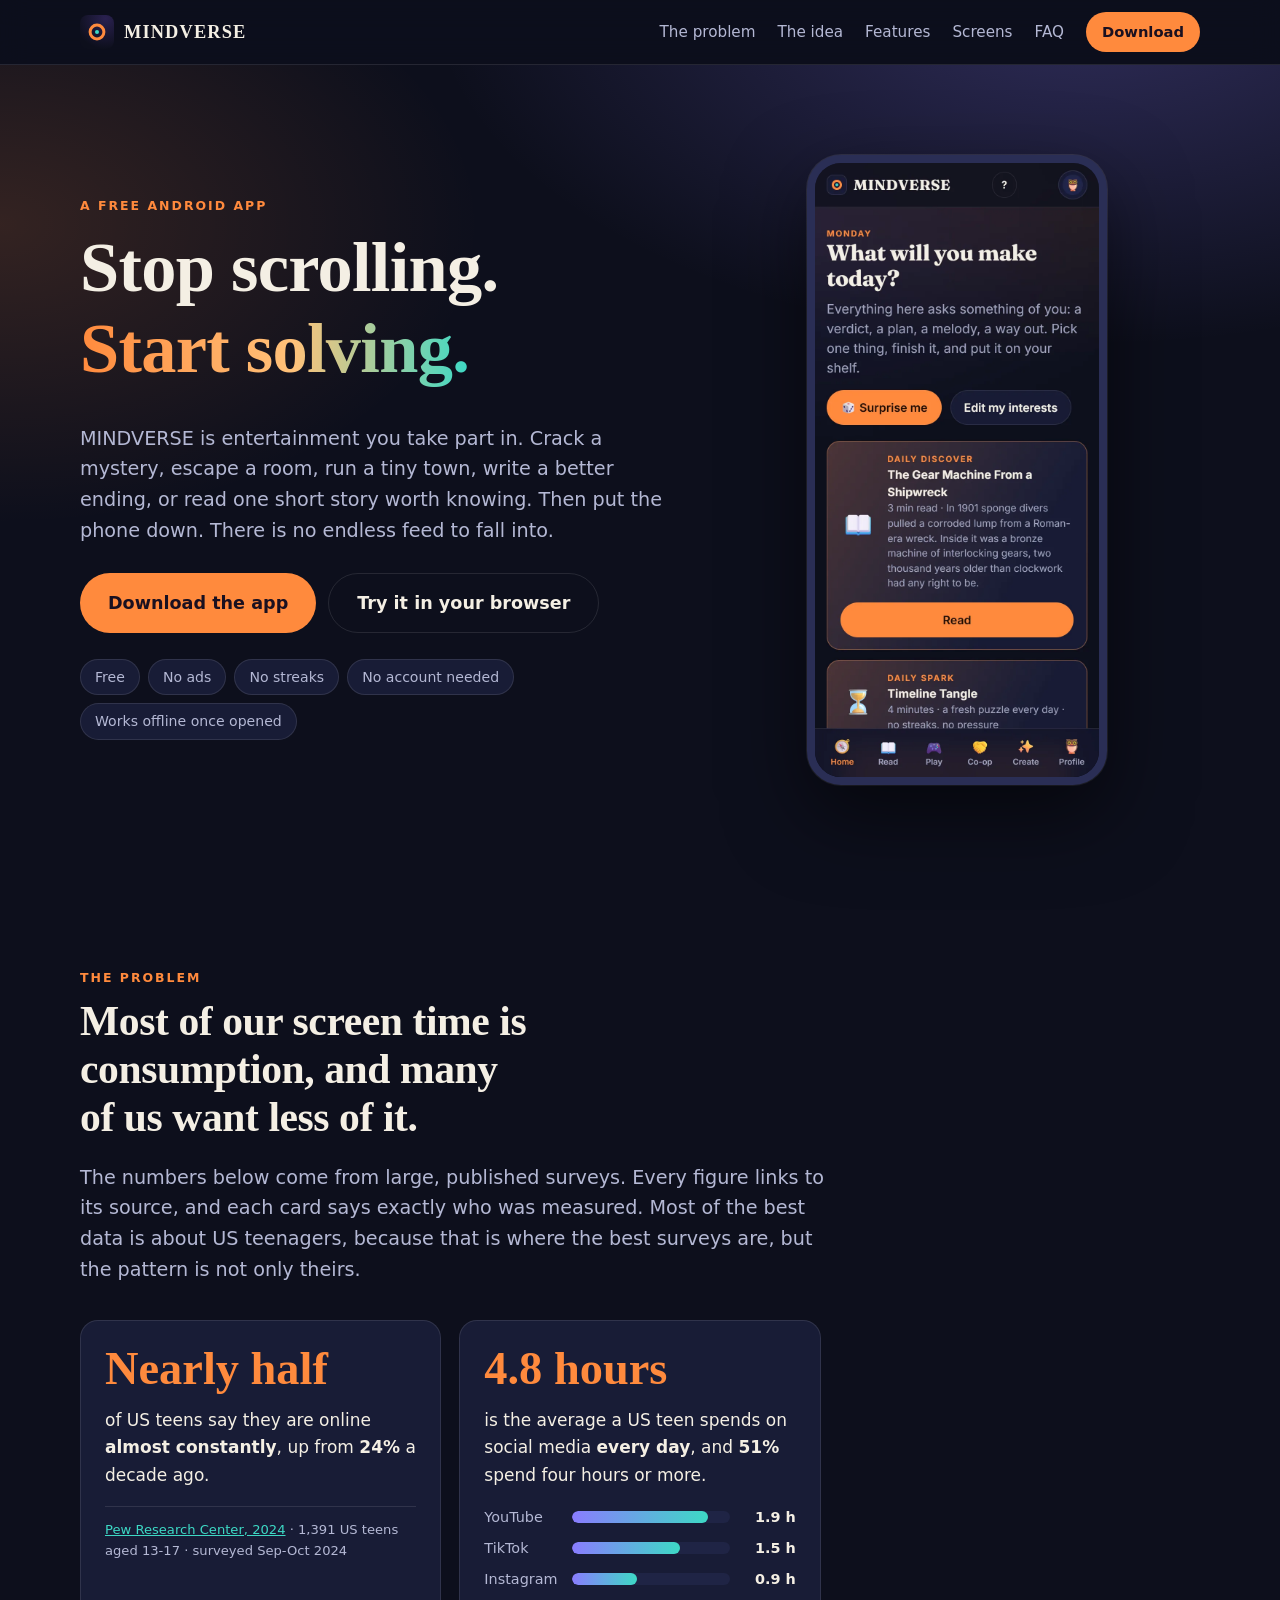
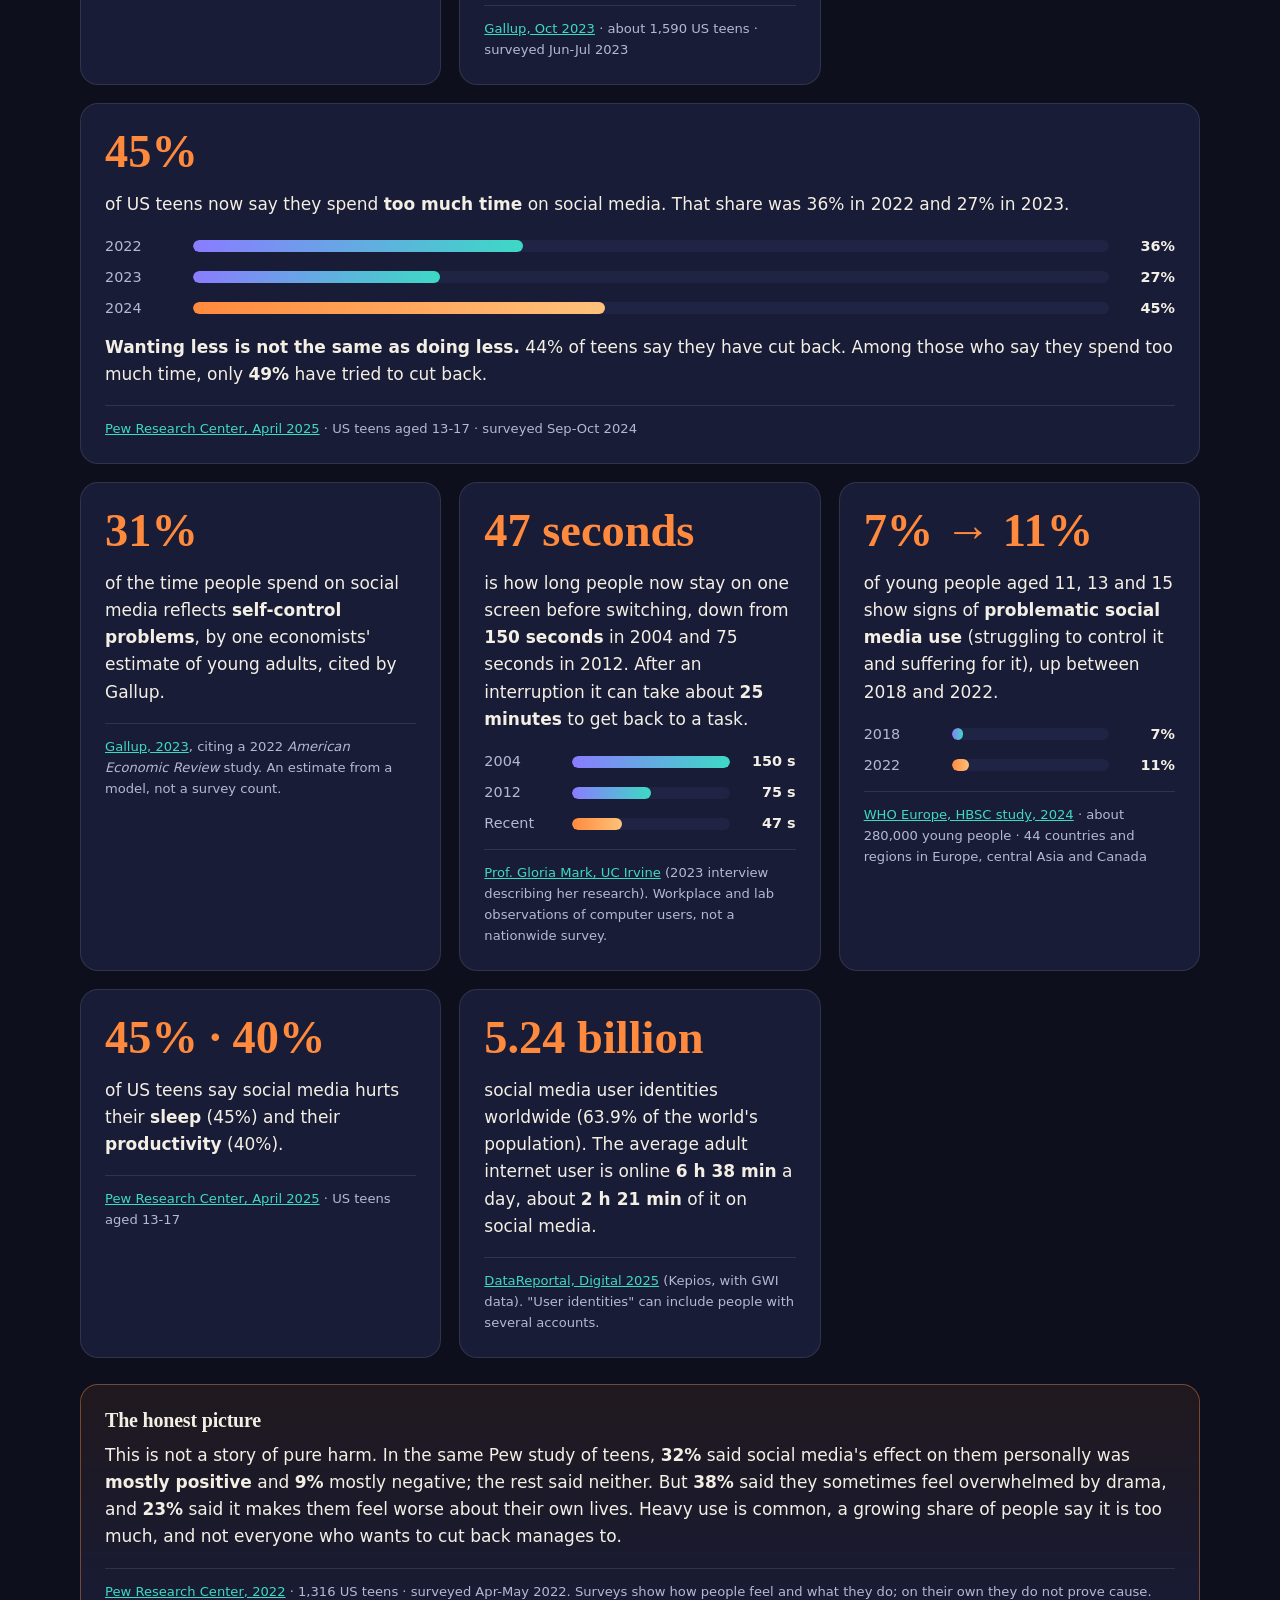
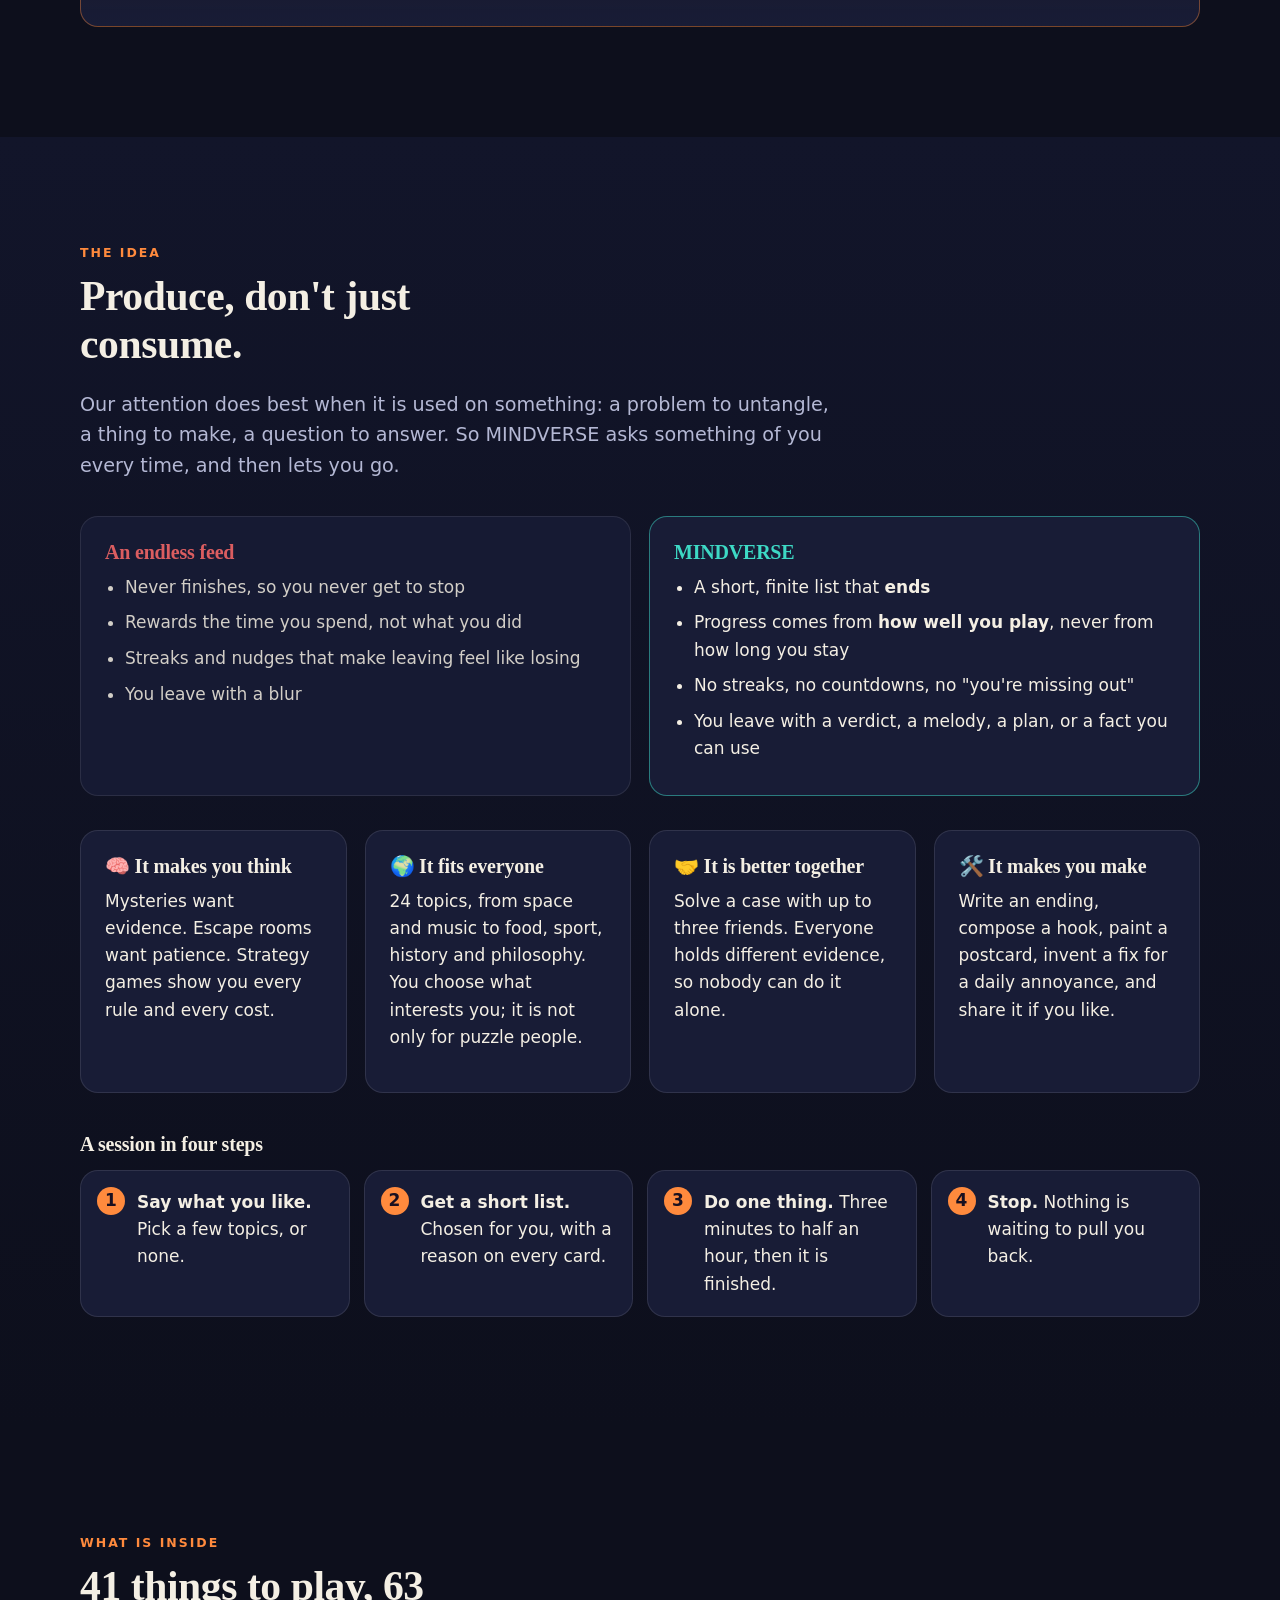
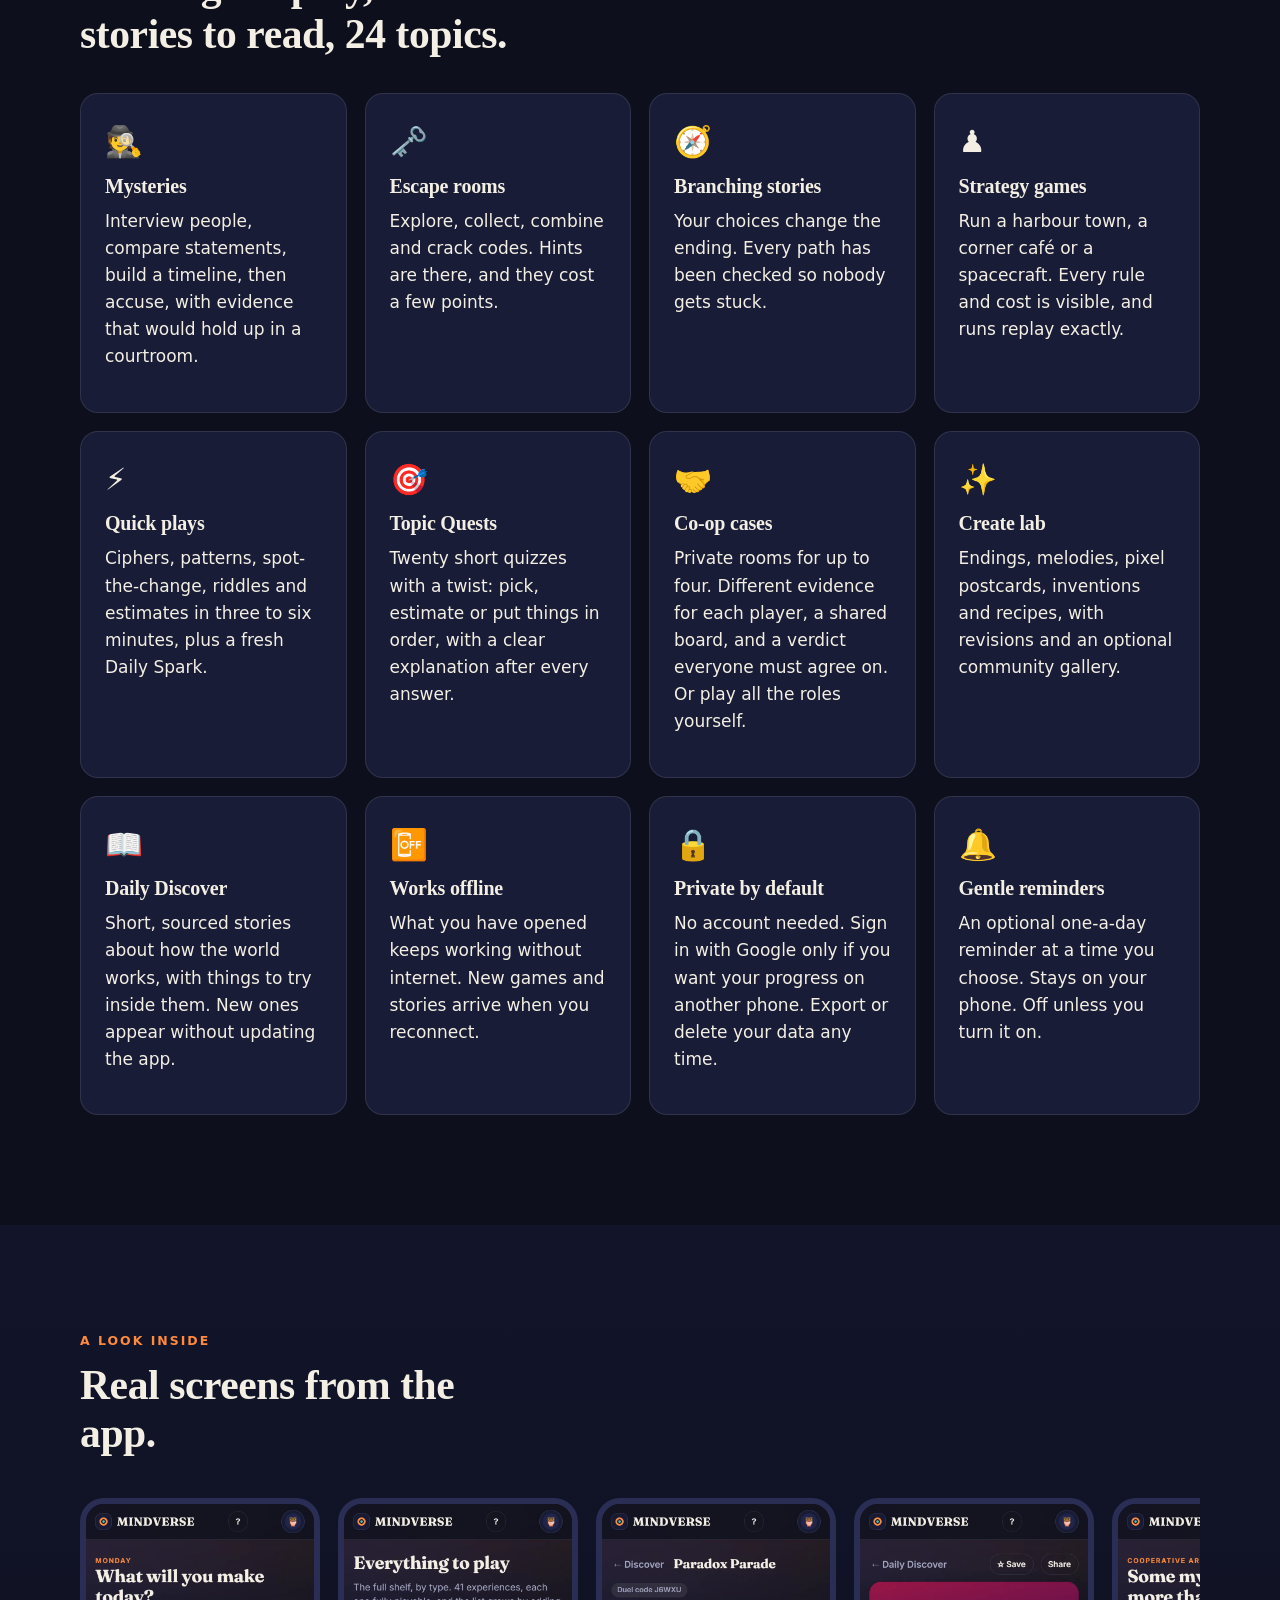
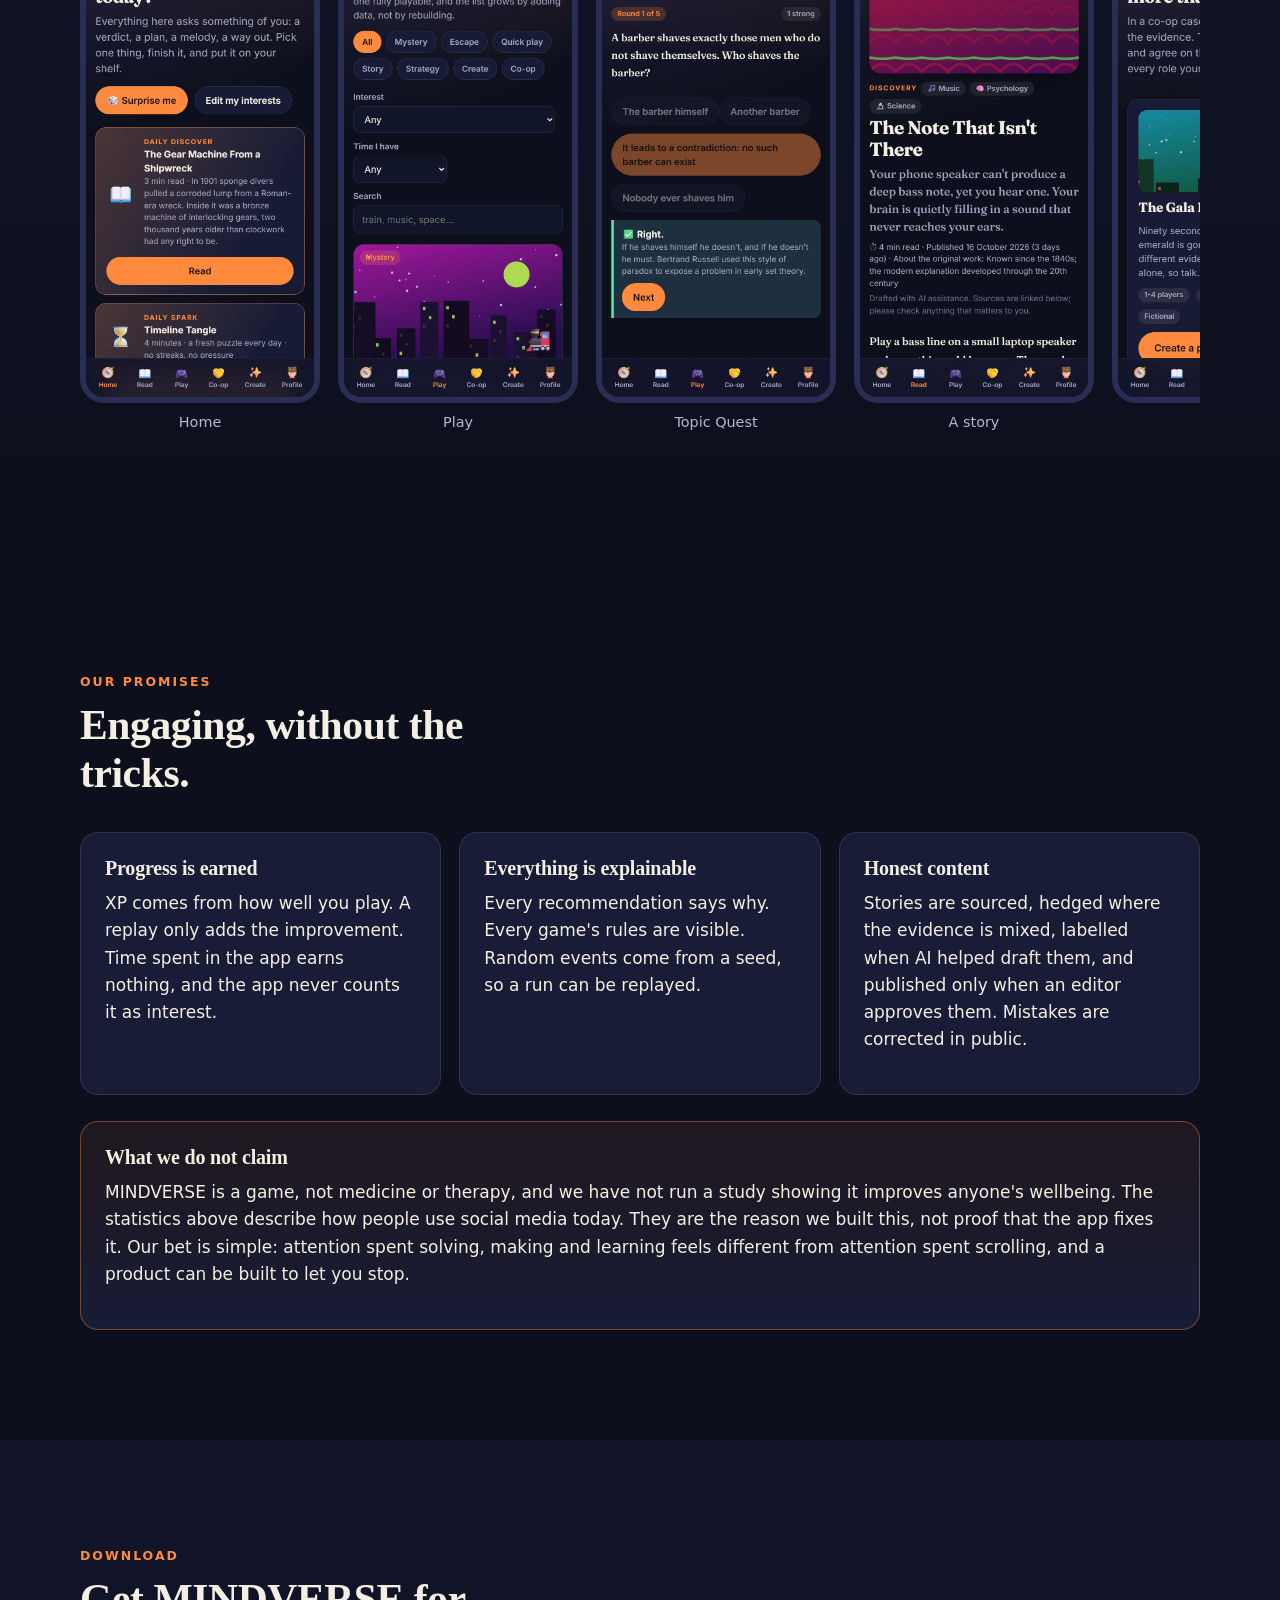
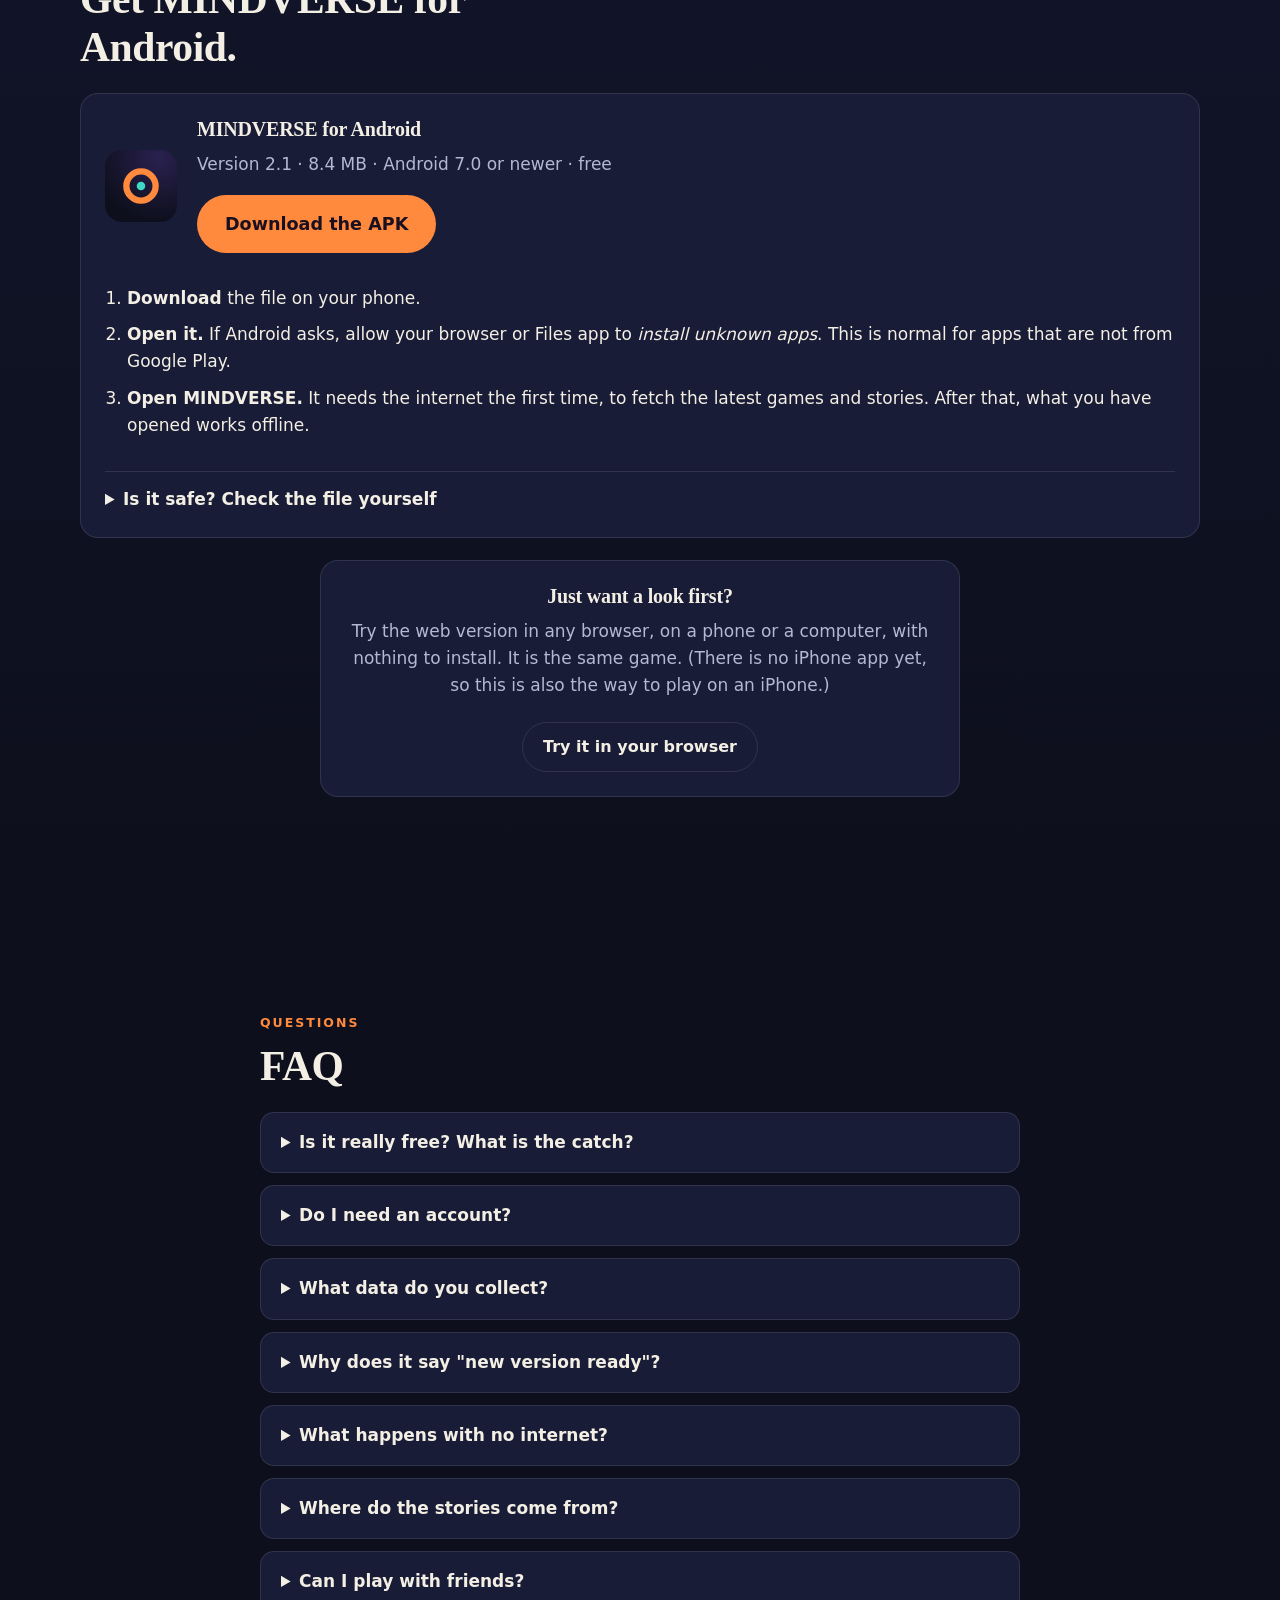
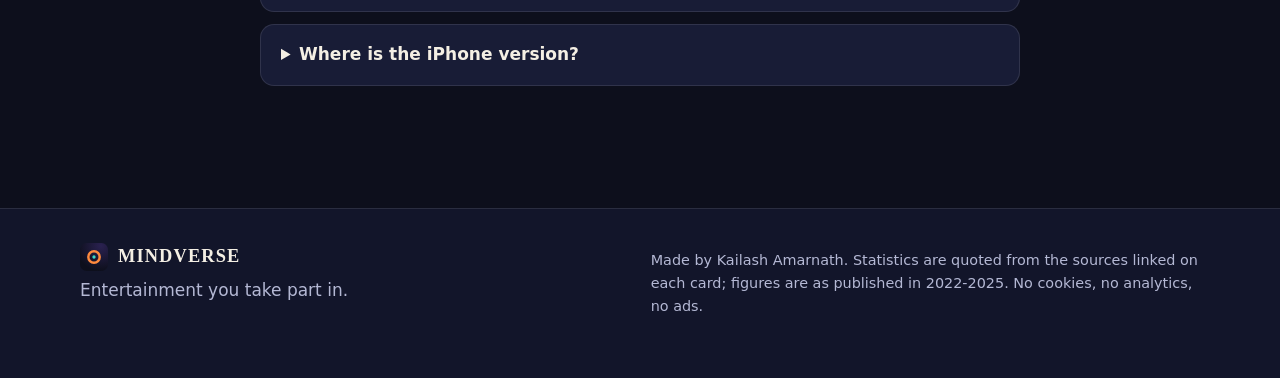
==== index.html @ 775e752c "Mindverse update" ====
<!doctype html>
<html lang="en" class="no-js">
<head>
<meta charset="utf-8" />
<meta name="viewport" content="width=device-width, initial-scale=1, viewport-fit=cover" />
<title>MINDVERSE: entertainment you take part in</title>
<meta name="description" content="MINDVERSE is a free Android app of mysteries, escape rooms, strategy games, quick puzzles, creative challenges and short sourced stories. No endless feed, no streaks, no ads. Play, solve, make." />
<meta name="theme-color" content="#0e1020" />
<link rel="canonical" href="https://kailashamarnath.me/mindverse/" />
<link rel="icon" type="image/svg+xml" href="assets/favicon.svg" />
<meta property="og:type" content="website" />
<meta property="og:title" content="MINDVERSE: stop scrolling, start solving" />
<meta property="og:description" content="Free Android app: mysteries, escape rooms, strategy, puzzles, creative challenges and short stories. No endless feed, no streaks, no ads." />
<meta property="og:url" content="https://kailashamarnath.me/mindverse/" />
<meta property="og:image" content="https://kailashamarnath.me/mindverse/assets/og.png" />
<meta name="twitter:card" content="summary_large_image" />
<link rel="stylesheet" href="styles.css" />
</head>
<body>
<a class="skip" href="#main">Skip to content</a>

<header class="nav" id="top">
  <div class="wrap nav-in">
    <a class="brand" href="#top" aria-label="MINDVERSE home"><img src="assets/logo.svg" width="34" height="34" alt="" /><span>MINDVERSE</span></a>
    <button class="menu-btn" aria-expanded="false" aria-controls="menu" aria-label="Open menu"><span></span><span></span><span></span></button>
    <nav id="menu" class="menu" aria-label="Sections">
      <a href="#problem">The problem</a>
      <a href="#idea">The idea</a>
      <a href="#features">Features</a>
      <a href="#screens">Screens</a>
      <a href="#faq">FAQ</a>
      <a class="btn small" href="#download">Download</a>
    </nav>
  </div>
</header>

<main id="main">

<!-- HERO -->
<section class="hero">
  <div class="wrap hero-grid">
    <div class="hero-copy">
      <p class="eyebrow">A free Android app</p>
      <h1>Stop scrolling.<br /><span class="grad">Start solving.</span></h1>
      <p class="lead">MINDVERSE is entertainment you take part in. Crack a mystery, escape a room, run a tiny town, write a better ending, or read one short story worth knowing. Then put the phone down. There is no endless feed to fall into.</p>
      <div class="cta-row">
        <a class="btn big" href="#download">Download the app</a>
        <a class="btn big ghost" href="https://mindverse-184ed.web.app" rel="noopener">Try it in your browser</a>
      </div>
      <ul class="chips" aria-label="Highlights">
        <li>Free</li><li>No ads</li><li>No streaks</li><li>No account needed</li><li>Works offline once opened</li>
      </ul>
    </div>
    <div class="hero-shot">
      <img class="phone" src="assets/shots/home.webp" width="390" height="844" alt="The MINDVERSE home screen: a short, finite list of things to play and read." />
    </div>
  </div>
</section>

<!-- PROBLEM -->
<section id="problem" class="section">
  <div class="wrap">
    <p class="eyebrow">The problem</p>
    <h2>Most of our screen time is consumption, and many of us want less of it.</h2>
    <p class="lead narrow">The numbers below come from large, published surveys. Every figure links to its source, and each card says exactly who was measured. Most of the best data is about US teenagers, because that is where the best surveys are, but the pattern is not only theirs.</p>

    <div class="grid stats">
      <article class="card stat" data-reveal>
        <p class="big">Nearly half</p>
        <p>of US teens say they are online <b>almost constantly</b>, up from <b>24%</b> a decade ago.</p>
        <p class="src"><a href="https://www.pewresearch.org/internet/2024/12/12/teens-social-media-and-technology-2024/" rel="noopener">Pew Research Center, 2024</a> · 1,391 US teens aged 13-17 · surveyed Sep-Oct 2024</p>
      </article>

      <article class="card stat" data-reveal>
        <p class="big">4.8 hours</p>
        <p>is the average a US teen spends on social media <b>every day</b>, and <b>51%</b> spend four hours or more.</p>
        <div class="bars" role="img" aria-label="Average hours per day by platform: YouTube 1.9, TikTok 1.5, Instagram 0.9">
          <div class="bar-row"><span>YouTube</span><div class="track"><i style="--v:1.9"></i></div><b>1.9 h</b></div>
          <div class="bar-row"><span>TikTok</span><div class="track"><i style="--v:1.5"></i></div><b>1.5 h</b></div>
          <div class="bar-row"><span>Instagram</span><div class="track"><i style="--v:0.9"></i></div><b>0.9 h</b></div>
        </div>
        <p class="src"><a href="https://news.gallup.com/poll/512576/teens-spend-average-hours-social-media-per-day.aspx" rel="noopener">Gallup, Oct 2023</a> · about 1,590 US teens · surveyed Jun-Jul 2023</p>
      </article>

      <article class="card stat wide" data-reveal>
        <p class="big">45%</p>
        <p>of US teens now say they spend <b>too much time</b> on social media. That share was 36% in 2022 and 27% in 2023.</p>
        <div class="bars" role="img" aria-label="Share of US teens saying they spend too much time on social media: 2022 36 percent, 2023 27 percent, 2024 45 percent">
          <div class="bar-row"><span>2022</span><div class="track"><i style="--p:36"></i></div><b>36%</b></div>
          <div class="bar-row"><span>2023</span><div class="track"><i style="--p:27"></i></div><b>27%</b></div>
          <div class="bar-row"><span>2024</span><div class="track hot"><i style="--p:45"></i></div><b>45%</b></div>
        </div>
        <p><b>Wanting less is not the same as doing less.</b> 44% of teens say they have cut back. Among those who say they spend too much time, only <b>49%</b> have tried to cut back.</p>
        <p class="src"><a href="https://www.pewresearch.org/internet/2025/04/22/teens-social-media-and-mental-health/" rel="noopener">Pew Research Center, April 2025</a> · US teens aged 13-17 · surveyed Sep-Oct 2024</p>
      </article>

      <article class="card stat" data-reveal>
        <p class="big">31%</p>
        <p>of the time people spend on social media reflects <b>self-control problems</b>, by one economists' estimate of young adults, cited by Gallup.</p>
        <p class="src"><a href="https://news.gallup.com/poll/512576/teens-spend-average-hours-social-media-per-day.aspx" rel="noopener">Gallup, 2023</a>, citing a 2022 <i>American Economic Review</i> study. An estimate from a model, not a survey count.</p>
      </article>

      <article class="card stat" data-reveal>
        <p class="big">47 seconds</p>
        <p>is how long people now stay on one screen before switching, down from <b>150 seconds</b> in 2004 and 75 seconds in 2012. After an interruption it can take about <b>25 minutes</b> to get back to a task.</p>
        <div class="bars" role="img" aria-label="Seconds on a screen before switching: 2004 150, 2012 75, recent 47">
          <div class="bar-row"><span>2004</span><div class="track"><i style="--p:100"></i></div><b>150 s</b></div>
          <div class="bar-row"><span>2012</span><div class="track"><i style="--p:50"></i></div><b>75 s</b></div>
          <div class="bar-row"><span>Recent</span><div class="track hot"><i style="--p:31.3"></i></div><b>47 s</b></div>
        </div>
        <p class="src"><a href="https://news.uci.edu/2023/05/05/uci-podcast-if-you-cant-pay-attention-youre-not-alone/" rel="noopener">Prof. Gloria Mark, UC Irvine</a> (2023 interview describing her research). Workplace and lab observations of computer users, not a nationwide survey.</p>
      </article>

      <article class="card stat" data-reveal>
        <p class="big">7% → 11%</p>
        <p>of young people aged 11, 13 and 15 show signs of <b>problematic social media use</b> (struggling to control it and suffering for it), up between 2018 and 2022.</p>
        <div class="bars" role="img" aria-label="Problematic social media use among adolescents: 2018 7 percent, 2022 11 percent">
          <div class="bar-row"><span>2018</span><div class="track"><i style="--p:7"></i></div><b>7%</b></div>
          <div class="bar-row"><span>2022</span><div class="track hot"><i style="--p:11"></i></div><b>11%</b></div>
        </div>
        <p class="src"><a href="https://www.who.int/europe/news/item/25-09-2024-teens--screens-and-mental-health" rel="noopener">WHO Europe, HBSC study, 2024</a> · about 280,000 young people · 44 countries and regions in Europe, central Asia and Canada</p>
      </article>

      <article class="card stat" data-reveal>
        <p class="big">45% · 40%</p>
        <p>of US teens say social media hurts their <b>sleep</b> (45%) and their <b>productivity</b> (40%).</p>
        <p class="src"><a href="https://www.pewresearch.org/internet/2025/04/22/teens-social-media-and-mental-health/" rel="noopener">Pew Research Center, April 2025</a> · US teens aged 13-17</p>
      </article>

      <article class="card stat" data-reveal>
        <p class="big">5.24 billion</p>
        <p>social media user identities worldwide (63.9% of the world's population). The average adult internet user is online <b>6 h 38 min</b> a day, about <b>2 h 21 min</b> of it on social media.</p>
        <p class="src"><a href="https://datareportal.com/reports/digital-2025-global-overview-report" rel="noopener">DataReportal, Digital 2025</a> (Kepios, with GWI data). "User identities" can include people with several accounts.</p>
      </article>
    </div>

    <aside class="card honest" data-reveal>
      <h3>The honest picture</h3>
      <p>This is not a story of pure harm. In the same Pew study of teens, <b>32%</b> said social media's effect on them personally was <b>mostly positive</b> and <b>9%</b> mostly negative; the rest said neither. But <b>38%</b> said they sometimes feel overwhelmed by drama, and <b>23%</b> said it makes them feel worse about their own lives. Heavy use is common, a growing share of people say it is too much, and not everyone who wants to cut back manages to.</p>
      <p class="src"><a href="https://www.pewresearch.org/internet/2022/11/16/connection-creativity-and-drama-teen-life-on-social-media-in-2022/" rel="noopener">Pew Research Center, 2022</a> · 1,316 US teens · surveyed Apr-May 2022. Surveys show how people feel and what they do; on their own they do not prove cause.</p>
    </aside>
  </div>
</section>

<!-- IDEA -->
<section id="idea" class="section alt">
  <div class="wrap">
    <p class="eyebrow">The idea</p>
    <h2>Produce, don't just consume.</h2>
    <p class="lead narrow">Our attention does best when it is used on something: a problem to untangle, a thing to make, a question to answer. So MINDVERSE asks something of you every time, and then lets you go.</p>

    <div class="compare">
      <div class="card col bad">
        <h3>An endless feed</h3>
        <ul>
          <li>Never finishes, so you never get to stop</li>
          <li>Rewards the time you spend, not what you did</li>
          <li>Streaks and nudges that make leaving feel like losing</li>
          <li>You leave with a blur</li>
        </ul>
      </div>
      <div class="card col good">
        <h3>MINDVERSE</h3>
        <ul>
          <li>A short, finite list that <b>ends</b></li>
          <li>Progress comes from <b>how well you play</b>, never from how long you stay</li>
          <li>No streaks, no countdowns, no "you're missing out"</li>
          <li>You leave with a verdict, a melody, a plan, or a fact you can use</li>
        </ul>
      </div>
    </div>

    <div class="grid four pillars">
      <article class="card" data-reveal><h3>🧠 It makes you think</h3><p>Mysteries want evidence. Escape rooms want patience. Strategy games show you every rule and every cost.</p></article>
      <article class="card" data-reveal><h3>🌍 It fits everyone</h3><p>24 topics, from space and music to food, sport, history and philosophy. You choose what interests you; it is not only for puzzle people.</p></article>
      <article class="card" data-reveal><h3>🤝 It is better together</h3><p>Solve a case with up to three friends. Everyone holds different evidence, so nobody can do it alone.</p></article>
      <article class="card" data-reveal><h3>🛠️ It makes you make</h3><p>Write an ending, compose a hook, paint a postcard, invent a fix for a daily annoyance, and share it if you like.</p></article>
    </div>

    <div class="how" aria-label="How a session works">
      <h3>A session in four steps</h3>
      <ol class="steps">
        <li><b>Say what you like.</b> Pick a few topics, or none.</li>
        <li><b>Get a short list.</b> Chosen for you, with a reason on every card.</li>
        <li><b>Do one thing.</b> Three minutes to half an hour, then it is finished.</li>
        <li><b>Stop.</b> Nothing is waiting to pull you back.</li>
      </ol>
    </div>
  </div>
</section>

<!-- FEATURES -->
<section id="features" class="section">
  <div class="wrap">
    <p class="eyebrow">What is inside</p>
    <h2>41 things to play, 63 stories to read, 24 topics.</h2>
    <div class="grid features">
      <article class="card feat" data-reveal><span class="ico">🕵️</span><h3>Mysteries</h3><p>Interview people, compare statements, build a timeline, then accuse, with evidence that would hold up in a courtroom.</p></article>
      <article class="card feat" data-reveal><span class="ico">🗝️</span><h3>Escape rooms</h3><p>Explore, collect, combine and crack codes. Hints are there, and they cost a few points.</p></article>
      <article class="card feat" data-reveal><span class="ico">🧭</span><h3>Branching stories</h3><p>Your choices change the ending. Every path has been checked so nobody gets stuck.</p></article>
      <article class="card feat" data-reveal><span class="ico">♟️</span><h3>Strategy games</h3><p>Run a harbour town, a corner café or a spacecraft. Every rule and cost is visible, and runs replay exactly.</p></article>
      <article class="card feat" data-reveal><span class="ico">⚡</span><h3>Quick plays</h3><p>Ciphers, patterns, spot-the-change, riddles and estimates in three to six minutes, plus a fresh Daily Spark.</p></article>
      <article class="card feat" data-reveal><span class="ico">🎯</span><h3>Topic Quests</h3><p>Twenty short quizzes with a twist: pick, estimate or put things in order, with a clear explanation after every answer.</p></article>
      <article class="card feat" data-reveal><span class="ico">🤝</span><h3>Co-op cases</h3><p>Private rooms for up to four. Different evidence for each player, a shared board, and a verdict everyone must agree on. Or play all the roles yourself.</p></article>
      <article class="card feat" data-reveal><span class="ico">✨</span><h3>Create lab</h3><p>Endings, melodies, pixel postcards, inventions and recipes, with revisions and an optional community gallery.</p></article>
      <article class="card feat" data-reveal><span class="ico">📖</span><h3>Daily Discover</h3><p>Short, sourced stories about how the world works, with things to try inside them. New ones appear without updating the app.</p></article>
      <article class="card feat" data-reveal><span class="ico">📴</span><h3>Works offline</h3><p>What you have opened keeps working without internet. New games and stories arrive when you reconnect.</p></article>
      <article class="card feat" data-reveal><span class="ico">🔒</span><h3>Private by default</h3><p>No account needed. Sign in with Google only if you want your progress on another phone. Export or delete your data any time.</p></article>
      <article class="card feat" data-reveal><span class="ico">🔔</span><h3>Gentle reminders</h3><p>An optional one-a-day reminder at a time you choose. Stays on your phone. Off unless you turn it on.</p></article>
    </div>
  </div>
</section>

<!-- SCREENS -->
<section id="screens" class="section alt">
  <div class="wrap">
    <p class="eyebrow">A look inside</p>
    <h2>Real screens from the app.</h2>
    <div class="shots" tabindex="0" aria-label="App screenshots, scroll sideways">
      <figure><img loading="lazy" src="assets/shots/home.webp" width="390" height="844" alt="Home: a short list chosen for you, with a daily puzzle." /><figcaption>Home</figcaption></figure>
      <figure><img loading="lazy" src="assets/shots/play.webp" width="390" height="844" alt="Play: every game, filterable by type, topic and length." /><figcaption>Play</figcaption></figure>
      <figure><img loading="lazy" src="assets/shots/quest.webp" width="390" height="844" alt="A Topic Quest question with an explanation after the answer." /><figcaption>Topic Quest</figcaption></figure>
      <figure><img loading="lazy" src="assets/shots/story.webp" width="390" height="844" alt="A short story with a source list and interactive parts." /><figcaption>A story</figcaption></figure>
      <figure><img loading="lazy" src="assets/shots/coop.webp" width="390" height="844" alt="Co-op: start a private room for up to four people." /><figcaption>Co-op</figcaption></figure>
      <figure><img loading="lazy" src="assets/shots/create.webp" width="390" height="844" alt="Create lab: tools to make an ending, melody, postcard, invention or recipe." /><figcaption>Create</figcaption></figure>
      <figure><img loading="lazy" src="assets/shots/profile.webp" width="390" height="844" alt="Profile: skills grow from what you actually did." /><figcaption>Profile</figcaption></figure>
    </div>
  </div>
</section>

<!-- PROMISE -->
<section id="promise" class="section">
  <div class="wrap">
    <p class="eyebrow">Our promises</p>
    <h2>Engaging, without the tricks.</h2>
    <div class="grid three">
      <article class="card" data-reveal><h3>Progress is earned</h3><p>XP comes from how well you play. A replay only adds the improvement. Time spent in the app earns nothing, and the app never counts it as interest.</p></article>
      <article class="card" data-reveal><h3>Everything is explainable</h3><p>Every recommendation says why. Every game's rules are visible. Random events come from a seed, so a run can be replayed.</p></article>
      <article class="card" data-reveal><h3>Honest content</h3><p>Stories are sourced, hedged where the evidence is mixed, labelled when AI helped draft them, and published only when an editor approves them. Mistakes are corrected in public.</p></article>
    </div>
    <aside class="card honest" data-reveal>
      <h3>What we do not claim</h3>
      <p>MINDVERSE is a game, not medicine or therapy, and we have not run a study showing it improves anyone's wellbeing. The statistics above describe how people use social media today. They are the reason we built this, not proof that the app fixes it. Our bet is simple: attention spent solving, making and learning feels different from attention spent scrolling, and a product can be built to let you stop.</p>
    </aside>
  </div>
</section>

<!-- DOWNLOAD -->
<section id="download" class="section alt">
  <div class="wrap">
    <p class="eyebrow">Download</p>
    <h2>Get MINDVERSE for Android.</h2>
    <div class="dl card">
      <div class="dl-main">
        <img src="assets/logo.svg" width="72" height="72" alt="" />
        <div>
          <h3>MINDVERSE for Android</h3>
          <p class="muted">Version 2.1 · 8.4 MB · Android 7.0 or newer · free</p>
          <a class="btn big" href="downloads/MINDVERSE.apk" download>Download the APK</a>
        </div>
      </div>
      <ol class="install">
        <li><b>Download</b> the file on your phone.</li>
        <li><b>Open it.</b> If Android asks, allow your browser or Files app to <i>install unknown apps</i>. This is normal for apps that are not from Google Play.</li>
        <li><b>Open MINDVERSE.</b> It needs the internet the first time, to fetch the latest games and stories. After that, what you have opened works offline.</li>
      </ol>
      <details>
        <summary>Is it safe? Check the file yourself</summary>
        <p>This is an early build signed with a developer key and is not yet on Google Play, so Android or Play Protect may show a warning. You can check that your download is the same file we published by comparing its SHA-256 fingerprint:</p>
        <p><code id="sha">5DF7E9025813C493A7E46DFCF143FA26DE21BBB50C9ECDE8DDB520866511F9DF</code> <button class="btn small ghost" id="copy-sha" type="button">Copy</button></p>
        <p class="muted">On Windows: <code>certutil -hashfile MINDVERSE.apk SHA256</code>. The app asks only for internet access, plus notification and alarm permission that is used only if you turn the optional daily reminder on.</p>
      </details>
    </div>
    <div class="try card center">
      <h3>Just want a look first?</h3>
      <p class="muted">Try the web version in any browser, on a phone or a computer, with nothing to install. It is the same game. (There is no iPhone app yet, so this is also the way to play on an iPhone.)</p>
      <a class="btn ghost" href="https://mindverse-184ed.web.app" rel="noopener">Try it in your browser</a>
    </div>
  </div>
</section>

<!-- FAQ -->
<section id="faq" class="section">
  <div class="wrap narrow">
    <p class="eyebrow">Questions</p>
    <h2>FAQ</h2>
    <details class="faq"><summary>Is it really free? What is the catch?</summary><p>It is free, with no ads and nothing to buy. It runs on a free hosting tier, so there is a limit to how many people can use it at the same moment, and it is a personal project rather than a company.</p></details>
    <details class="faq"><summary>Do I need an account?</summary><p>No. Everything works on your own phone. An optional Google sign-in saves your progress, creations and bookmarks so they follow you to another device.</p></details>
    <details class="faq"><summary>What data do you collect?</summary><p>None for advertising and no tracking of how long you look at the screen. If you sign in, your profile, progress and creations are stored in your account so they can sync, and you can export or delete them in the app. This website uses no cookies and no analytics.</p></details>
    <details class="faq"><summary>Why does it say "new version ready"?</summary><p>The app loads the latest games and stories from our servers. When an update is waiting, a small bar offers a <b>Reload</b>, and you choose when, so a game in progress is never interrupted.</p></details>
    <details class="faq"><summary>What happens with no internet?</summary><p>Games and stories you have already opened keep working. New games and new stories appear once you reconnect.</p></details>
    <details class="faq"><summary>Where do the stories come from?</summary><p>They are written with AI assistance and labelled as such, each links to its sources, and they go live only when an editor approves them. They are not expert fact-checked, so check the sources for anything important.</p></details>
    <details class="faq"><summary>Can I play with friends?</summary><p>Yes. The co-op case supports up to four players in a private room, and quick games have duel codes so you and a friend get the same puzzle.</p></details>
    <details class="faq"><summary>Where is the iPhone version?</summary><p>There is not one yet. In Safari you can open the browser version and use Share, then Add to Home Screen.</p></details>
  </div>
</section>

</main>

<footer class="foot">
  <div class="wrap foot-in">
    <div><a class="brand" href="#top"><img src="assets/logo.svg" width="28" height="28" alt="" /><span>MINDVERSE</span></a><p class="muted">Entertainment you take part in.</p></div>
    <p class="muted small">Made by Kailash Amarnath. Statistics are quoted from the sources linked on each card; figures are as published in 2022-2025. No cookies, no analytics, no ads.</p>
  </div>
</footer>

<script src="script.js" defer></script>
</body>
</html>
---- styles.css ----
:root{--bg:#0d0f1c;--bg2:#12152a;--surface:#181c36;--surface2:#1f2445;--line:rgba(255,255,255,.1);--text:#f4efe4;--muted:#b4b8d4;--ember:#ff8a3d;--teal:#3dd9c5;--violet:#8a7cff;--bad:#ff6b6b;--radius:18px;--wrap:1120px}
*{box-sizing:border-box}
html{scroll-behavior:smooth;scroll-padding-top:76px;-webkit-text-size-adjust:100%}
body{margin:0;background:var(--bg);color:var(--text);font:400 1.0625rem/1.6 system-ui,-apple-system,"Segoe UI",Roboto,Helvetica,Arial,sans-serif;padding-left:env(safe-area-inset-left);padding-right:env(safe-area-inset-right);overflow-x:hidden}
img{max-width:100%;height:auto;display:block}
a{color:var(--teal)}
a:hover{color:#8ff0e2}
:focus-visible{outline:3px solid var(--ember);outline-offset:3px;border-radius:6px}
.wrap{width:min(var(--wrap),100% - 40px);margin-inline:auto}
.narrow{max-width:760px}
.center{text-align:center}
.muted{color:var(--muted)}
.small{font-size:.9rem}
h1,h2,h3{font-family:Georgia,"Times New Roman",serif;line-height:1.15;margin:0 0 .5em;letter-spacing:-.01em}
h1{font-size:clamp(2.4rem,7vw,4.4rem);font-weight:700}
h2{font-size:clamp(1.7rem,4.4vw,2.6rem);font-weight:700;max-width:22ch}
h3{font-size:1.25rem}
p{margin:0 0 1em}
.eyebrow{font:700 .78rem/1 system-ui,sans-serif;letter-spacing:.16em;text-transform:uppercase;color:var(--ember);margin-bottom:14px}
.lead{font-size:1.2rem;color:var(--muted)}
.lead.narrow{max-width:62ch}
.grad{background:linear-gradient(90deg,var(--ember),#ffc27a 55%,var(--teal));-webkit-background-clip:text;background-clip:text;color:transparent}
.skip{position:absolute;left:-999px;top:8px;background:var(--ember);color:#1a1020;padding:10px 14px;border-radius:8px;z-index:100}
.skip:focus{left:8px}

/* nav */
.nav{position:sticky;top:0;z-index:50;background:rgba(13,15,28,.86);backdrop-filter:blur(14px);border-bottom:1px solid var(--line)}
.nav-in{display:flex;align-items:center;justify-content:space-between;min-height:64px;gap:12px}
.brand{display:flex;align-items:center;gap:10px;color:var(--text);text-decoration:none;font:700 1.15rem Georgia,serif;letter-spacing:.06em}
.menu{display:flex;align-items:center;gap:22px}
.menu a{color:var(--muted);text-decoration:none;font-size:.95rem}
.menu a:hover{color:var(--text)}
.menu-btn{display:none;width:44px;height:44px;border:1px solid var(--line);border-radius:12px;background:var(--surface);padding:0;cursor:pointer;flex-direction:column;align-items:center;justify-content:center;gap:5px}
.menu-btn span{display:block;width:20px;height:2px;background:var(--text);border-radius:2px;transition:transform .2s,opacity .2s}
.menu-btn[aria-expanded=true] span:nth-child(1){transform:translateY(7px) rotate(45deg)}
.menu-btn[aria-expanded=true] span:nth-child(2){opacity:0}
.menu-btn[aria-expanded=true] span:nth-child(3){transform:translateY(-7px) rotate(-45deg)}

/* buttons */
.btn{display:inline-flex;align-items:center;justify-content:center;gap:8px;background:var(--ember);color:#1a1020!important;font-weight:700;text-decoration:none;border:0;border-radius:999px;padding:11px 20px;cursor:pointer;font-size:1rem;min-height:44px;transition:transform .15s,filter .15s}
.btn:hover{filter:brightness(1.08);transform:translateY(-1px)}
.btn.big{padding:15px 28px;font-size:1.1rem;min-height:52px}
.btn.small{padding:8px 16px;min-height:38px;font-size:.92rem}
.btn.ghost{background:transparent;color:var(--text)!important;border:1px solid var(--line)}
.btn.ghost:hover{background:var(--surface)}

/* sections */
.section{padding:clamp(56px,9vw,110px) 0}
.section.alt{background:linear-gradient(180deg,var(--bg2),var(--bg))}
.hero{padding:clamp(40px,7vw,90px) 0 clamp(40px,6vw,80px);background:radial-gradient(1100px 600px at 85% -10%,rgba(138,124,255,.28),transparent 60%),radial-gradient(800px 500px at 0% 20%,rgba(255,138,61,.16),transparent 60%)}
.hero-grid{display:grid;grid-template-columns:1.1fr .9fr;gap:40px;align-items:center}
.cta-row{display:flex;flex-wrap:wrap;gap:12px;margin:26px 0}
.chips{display:flex;flex-wrap:wrap;gap:8px;list-style:none;padding:0;margin:0}
.chips li{border:1px solid var(--line);background:var(--surface);color:var(--muted);border-radius:999px;padding:6px 14px;font-size:.88rem}
.hero-shot{display:flex;justify-content:center}
.phone{width:min(300px,70vw);border-radius:34px;border:8px solid #2a2e55;box-shadow:0 30px 80px rgba(0,0,0,.55),0 0 0 1px var(--line);background:#000}

/* cards and grids */
.card{background:var(--surface);border:1px solid var(--line);border-radius:var(--radius);padding:24px}
.grid{display:grid;gap:18px;margin-top:34px}
.grid.stats{grid-template-columns:repeat(auto-fit,minmax(min(100%,300px),1fr))}
.grid.four{grid-template-columns:repeat(auto-fit,minmax(min(100%,240px),1fr))}
.grid.three{grid-template-columns:repeat(auto-fit,minmax(min(100%,300px),1fr))}
.grid.features{grid-template-columns:repeat(auto-fit,minmax(min(100%,260px),1fr))}
.stat.wide{grid-column:1/-1}
.stat .big{font:700 clamp(2rem,5vw,2.9rem)/1.05 Georgia,serif;color:var(--ember);margin-bottom:.3em}
.src{font-size:.82rem;color:var(--muted);border-top:1px solid var(--line);padding-top:12px;margin:14px 0 0}
.bars{margin:14px 0}
.bar-row{display:grid;grid-template-columns:78px 1fr 56px;gap:10px;align-items:center;margin:8px 0;font-size:.9rem;color:var(--muted)}
.bar-row b{color:var(--text);text-align:right}
.track{height:12px;background:var(--surface2);border-radius:99px;overflow:hidden}
.track i{display:block;height:100%;width:0;background:linear-gradient(90deg,var(--violet),var(--teal));border-radius:99px;transition:width 1.1s cubic-bezier(.2,.8,.2,1)}
.track.hot i{background:linear-gradient(90deg,var(--ember),#ffc27a)}
.in .track i,.no-js .track i{width:calc(var(--p,0) * 1%)}
.in .track i[style*="--v"],.no-js .track i[style*="--v"]{width:calc(var(--v) / 2.2 * 100%)}
.honest{margin-top:26px;border-color:rgba(255,138,61,.4);background:linear-gradient(180deg,rgba(255,138,61,.08),var(--surface))}
.compare{display:grid;grid-template-columns:1fr 1fr;gap:18px;margin:34px 0}
.col ul{padding-left:20px;margin:0}
.col li{margin:.5em 0}
.col.bad{opacity:.85}
.col.bad h3{color:var(--bad)}
.col.good{border-color:rgba(61,217,197,.5)}
.col.good h3{color:var(--teal)}
.how{margin-top:40px}
.steps{list-style:none;counter-reset:s;display:grid;grid-template-columns:repeat(auto-fit,minmax(min(100%,220px),1fr));gap:14px;padding:0;margin:14px 0 0}
.steps li{counter-increment:s;background:var(--surface);border:1px solid var(--line);border-radius:var(--radius);padding:18px 18px 18px 56px;position:relative}
.steps li::before{content:counter(s);position:absolute;left:16px;top:16px;width:28px;height:28px;border-radius:50%;background:var(--ember);color:#1a1020;font-weight:800;display:grid;place-items:center}
.feat .ico{font-size:1.9rem;display:block;margin-bottom:8px}

/* screenshots */
.shots{display:flex;gap:18px;overflow-x:auto;padding:10px 4px 22px;margin-top:30px;scroll-snap-type:x mandatory;-webkit-overflow-scrolling:touch}
.shots figure{margin:0;flex:0 0 min(240px,62vw);scroll-snap-align:start}
.shots img{border-radius:24px;border:6px solid #2a2e55;background:#000;width:100%}
.shots figcaption{text-align:center;color:var(--muted);font-size:.9rem;margin-top:8px}

/* download */
.dl{display:grid;gap:22px}
.dl-main{display:flex;gap:20px;align-items:center;flex-wrap:wrap}
.install{margin:0;padding-left:22px}
.install li{margin:.55em 0}
code{background:var(--surface2);padding:2px 7px;border-radius:6px;font-size:.88rem;word-break:break-all}
details{border-top:1px solid var(--line);padding-top:14px}
summary{cursor:pointer;font-weight:600}
.faq{background:var(--surface);border:1px solid var(--line);border-radius:14px;padding:16px 20px;margin:12px 0}
.faq p{margin:.8em 0 0;color:var(--muted)}

.foot{border-top:1px solid var(--line);padding:34px 0 60px;background:var(--bg2)}
.foot-in{display:flex;gap:24px;justify-content:space-between;flex-wrap:wrap;align-items:flex-start}
.foot-in p{max-width:60ch;margin:6px 0 0}

[data-reveal]{opacity:0;transform:translateY(14px);transition:opacity .6s,transform .6s}
.in[data-reveal],.no-js [data-reveal]{opacity:1;transform:none}

@media (max-width:860px){
  .hero-grid{grid-template-columns:1fr}
  .hero-shot{order:-1}
  .compare{grid-template-columns:1fr}
  .menu-btn{display:flex}
  .menu{position:absolute;left:0;right:0;top:64px;background:var(--bg2);border-bottom:1px solid var(--line);flex-direction:column;align-items:stretch;gap:0;padding:8px 20px 16px;display:none}
  .menu.open{display:flex}
  .menu a{padding:14px 4px;border-bottom:1px solid var(--line);font-size:1.05rem}
  .menu .btn{margin-top:12px;border:0}
}
@media (max-width:420px){.bar-row{grid-template-columns:62px 1fr 50px;gap:8px}.card{padding:18px}}
@media (prefers-reduced-motion:reduce){*{transition:none!important;animation:none!important;scroll-behavior:auto!important}[data-reveal]{opacity:1;transform:none}.track i{width:calc(var(--p,0) * 1%)}.track i[style*="--v"]{width:calc(var(--v) / 2.2 * 100%)}}
.try{margin-top:22px;max-width:640px;margin-inline:auto}
.try .btn{margin-top:6px}
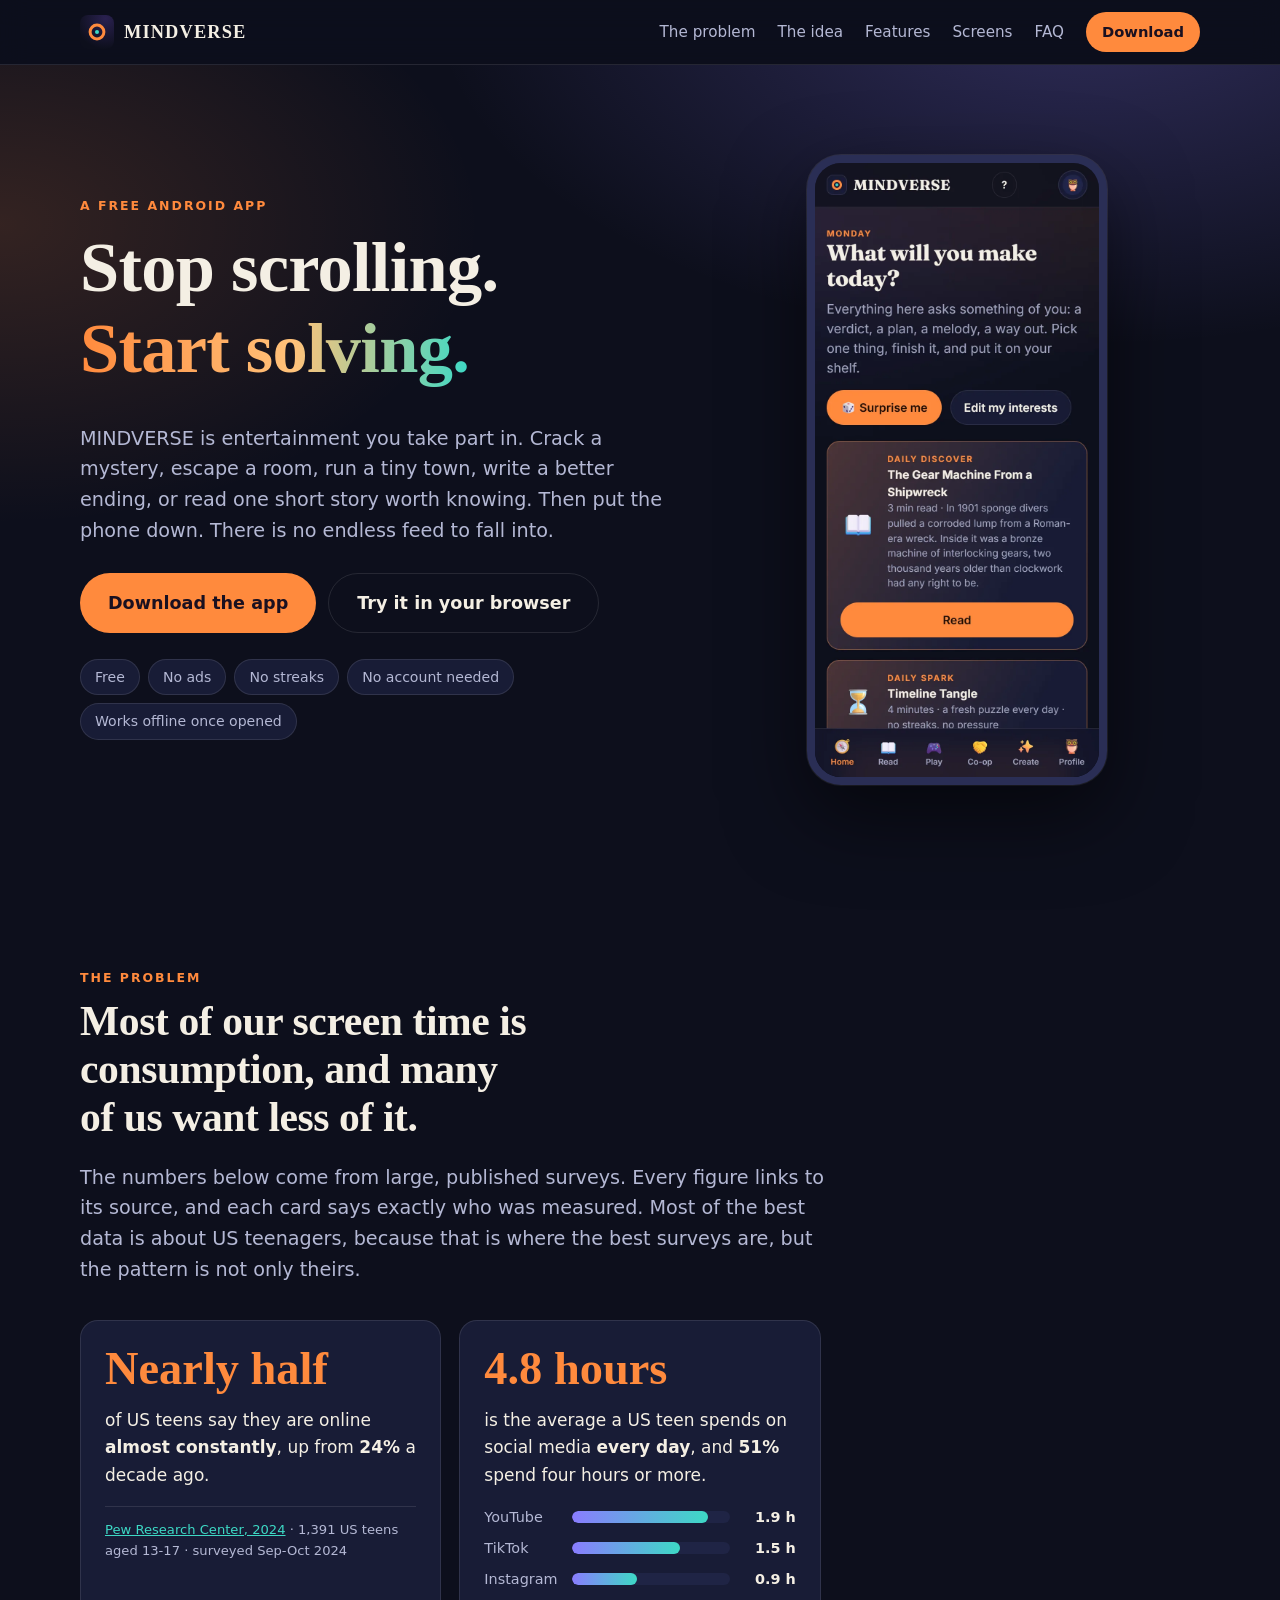
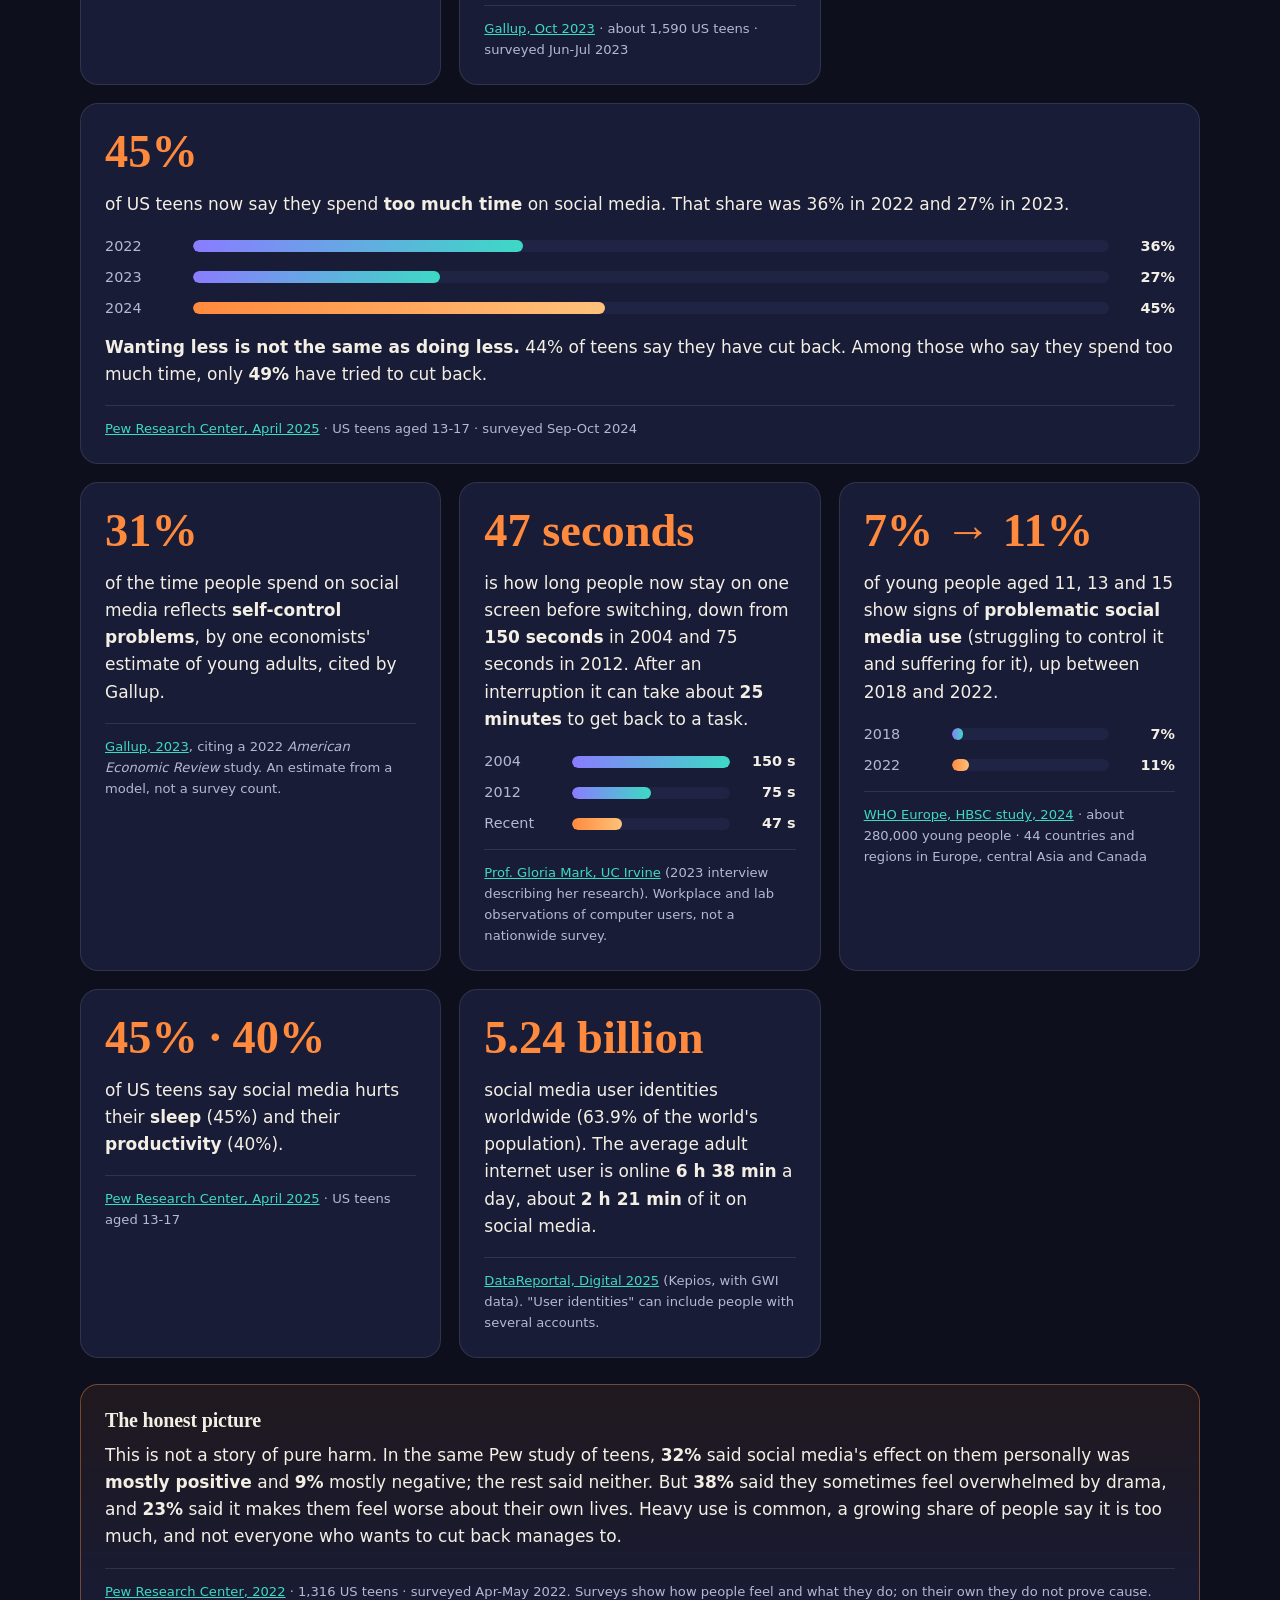
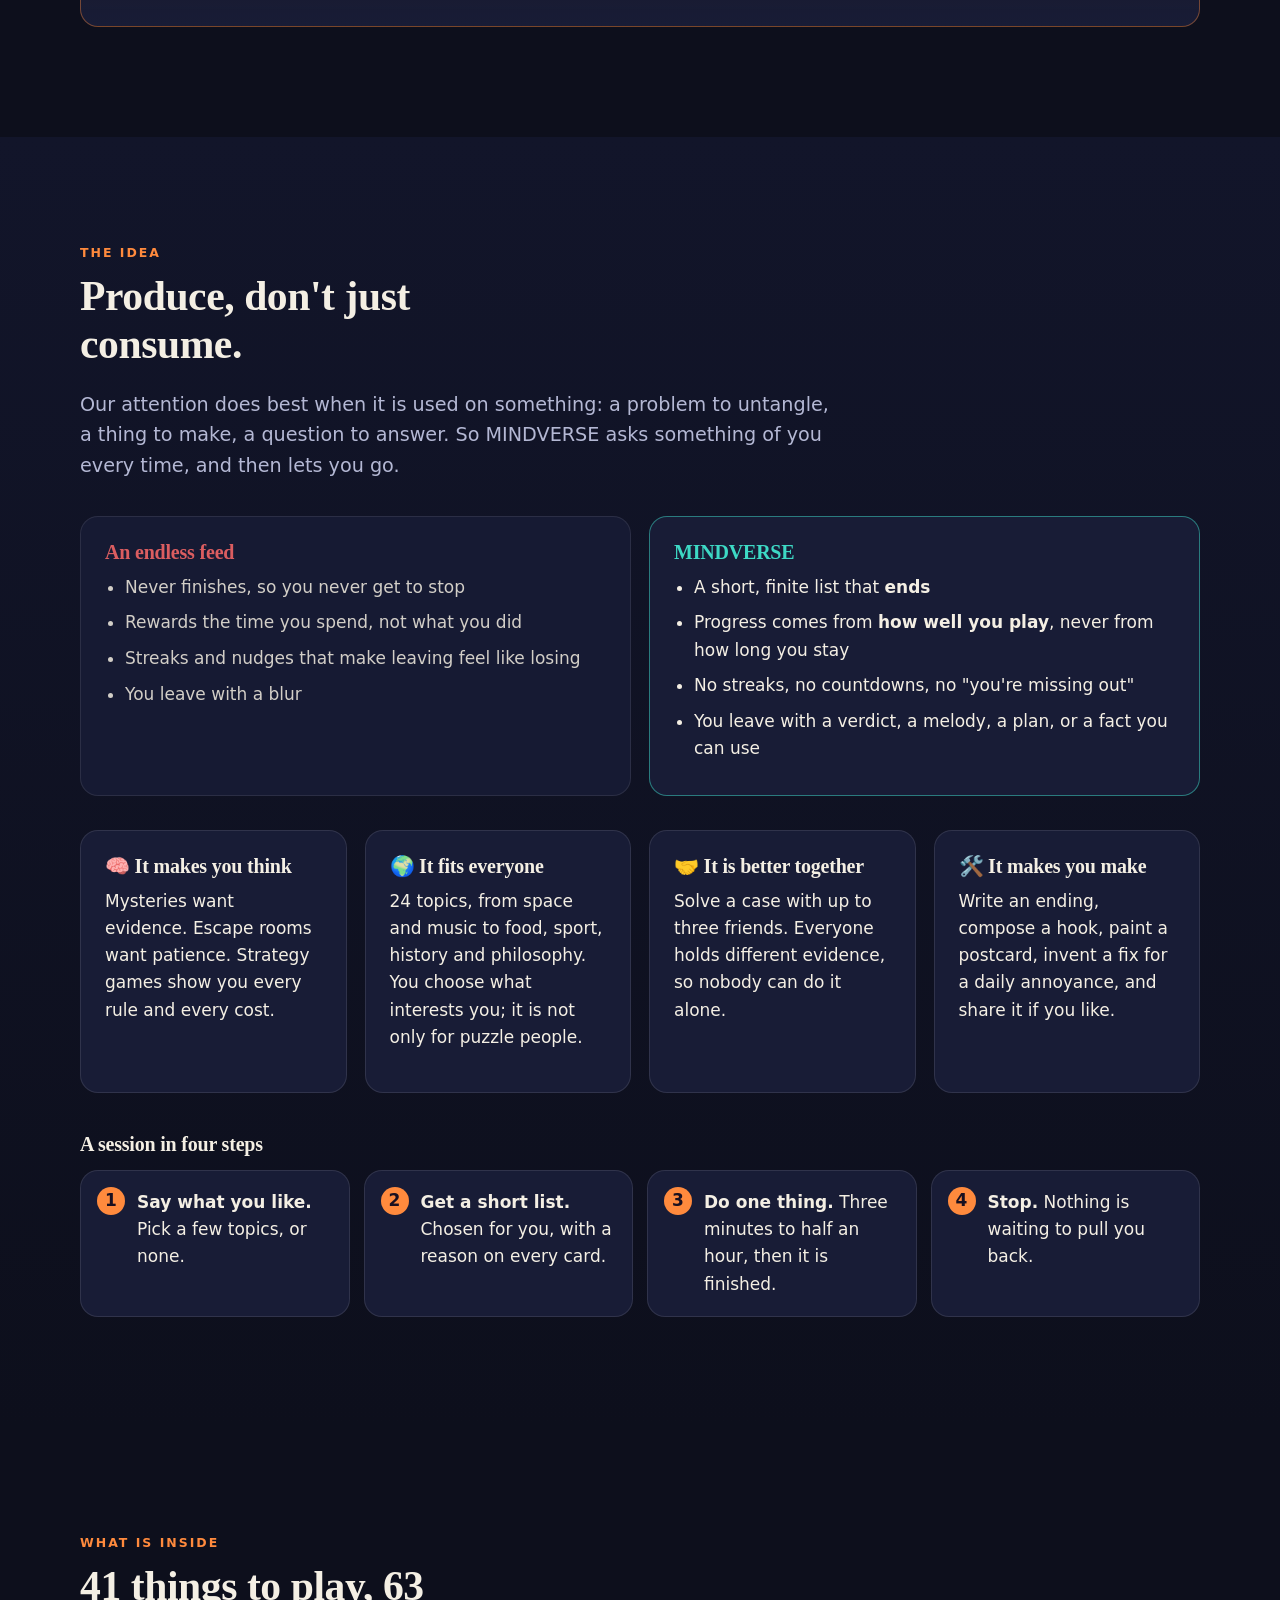
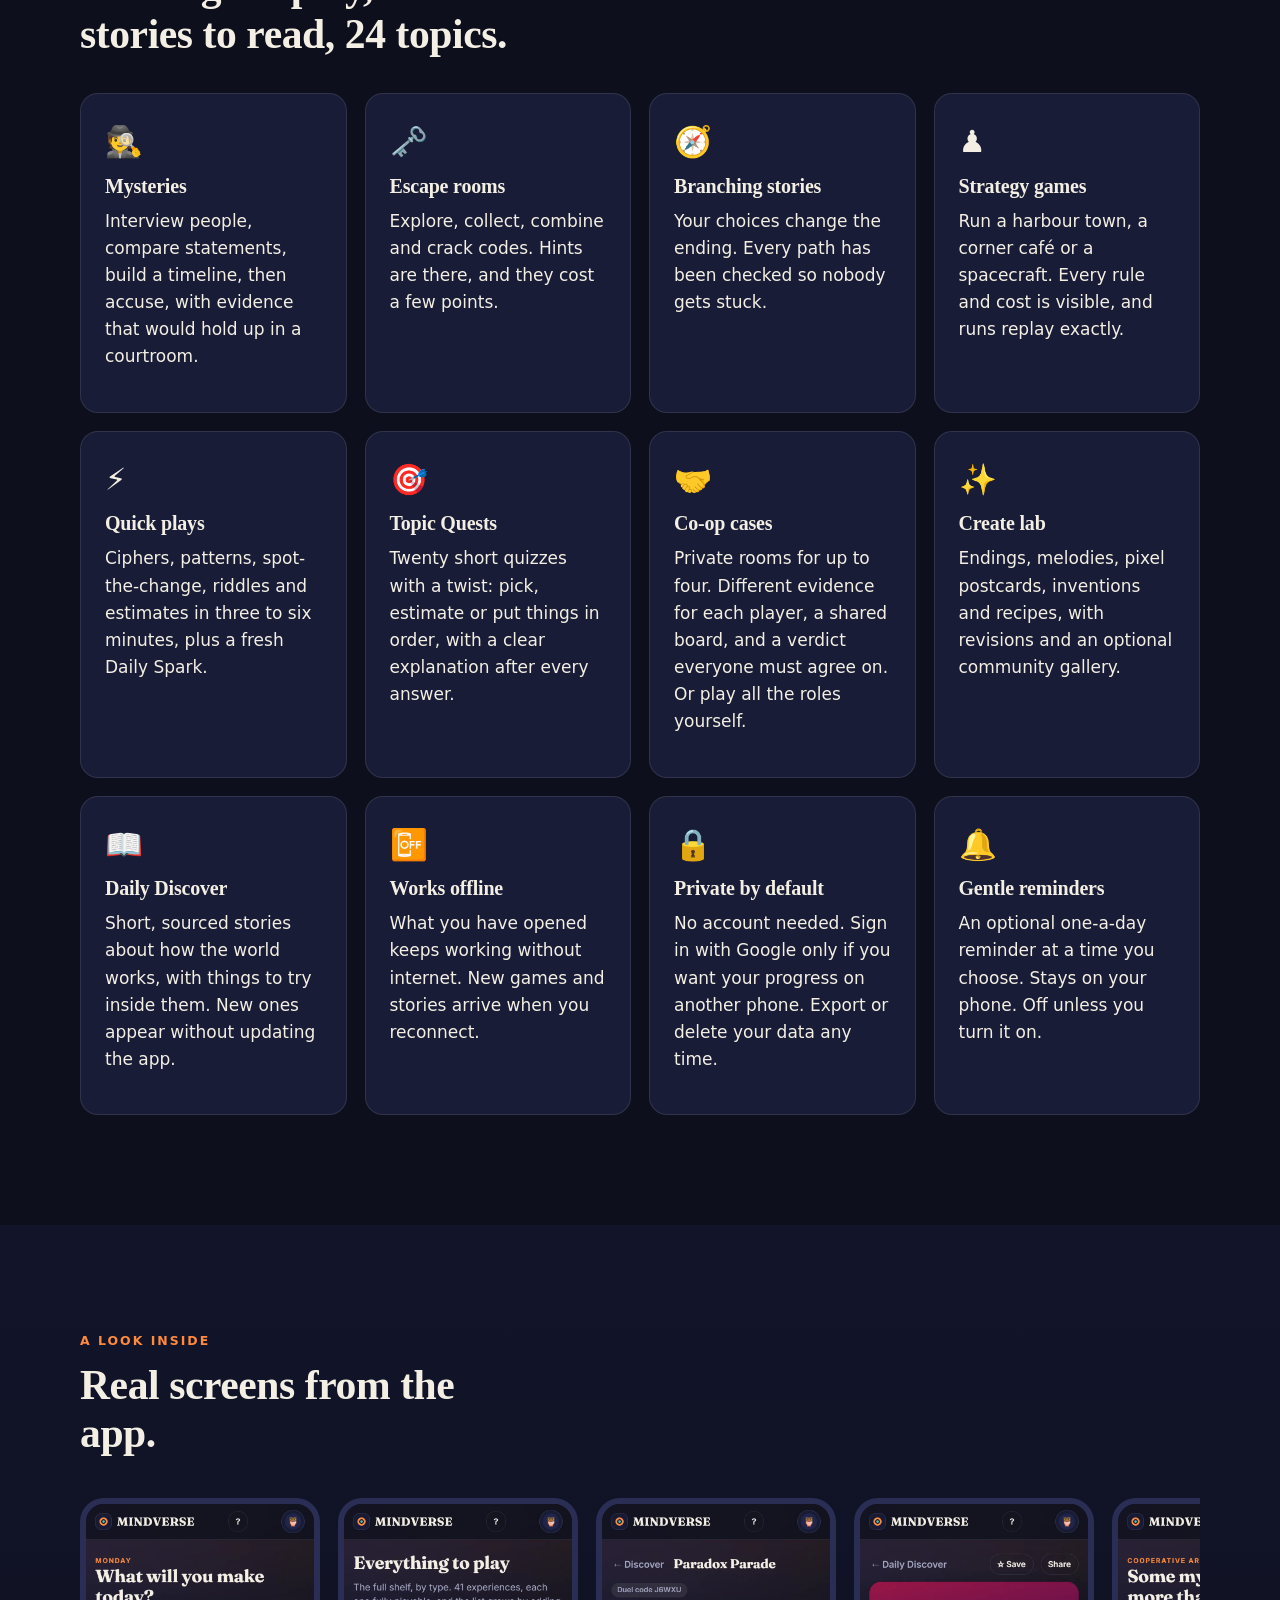
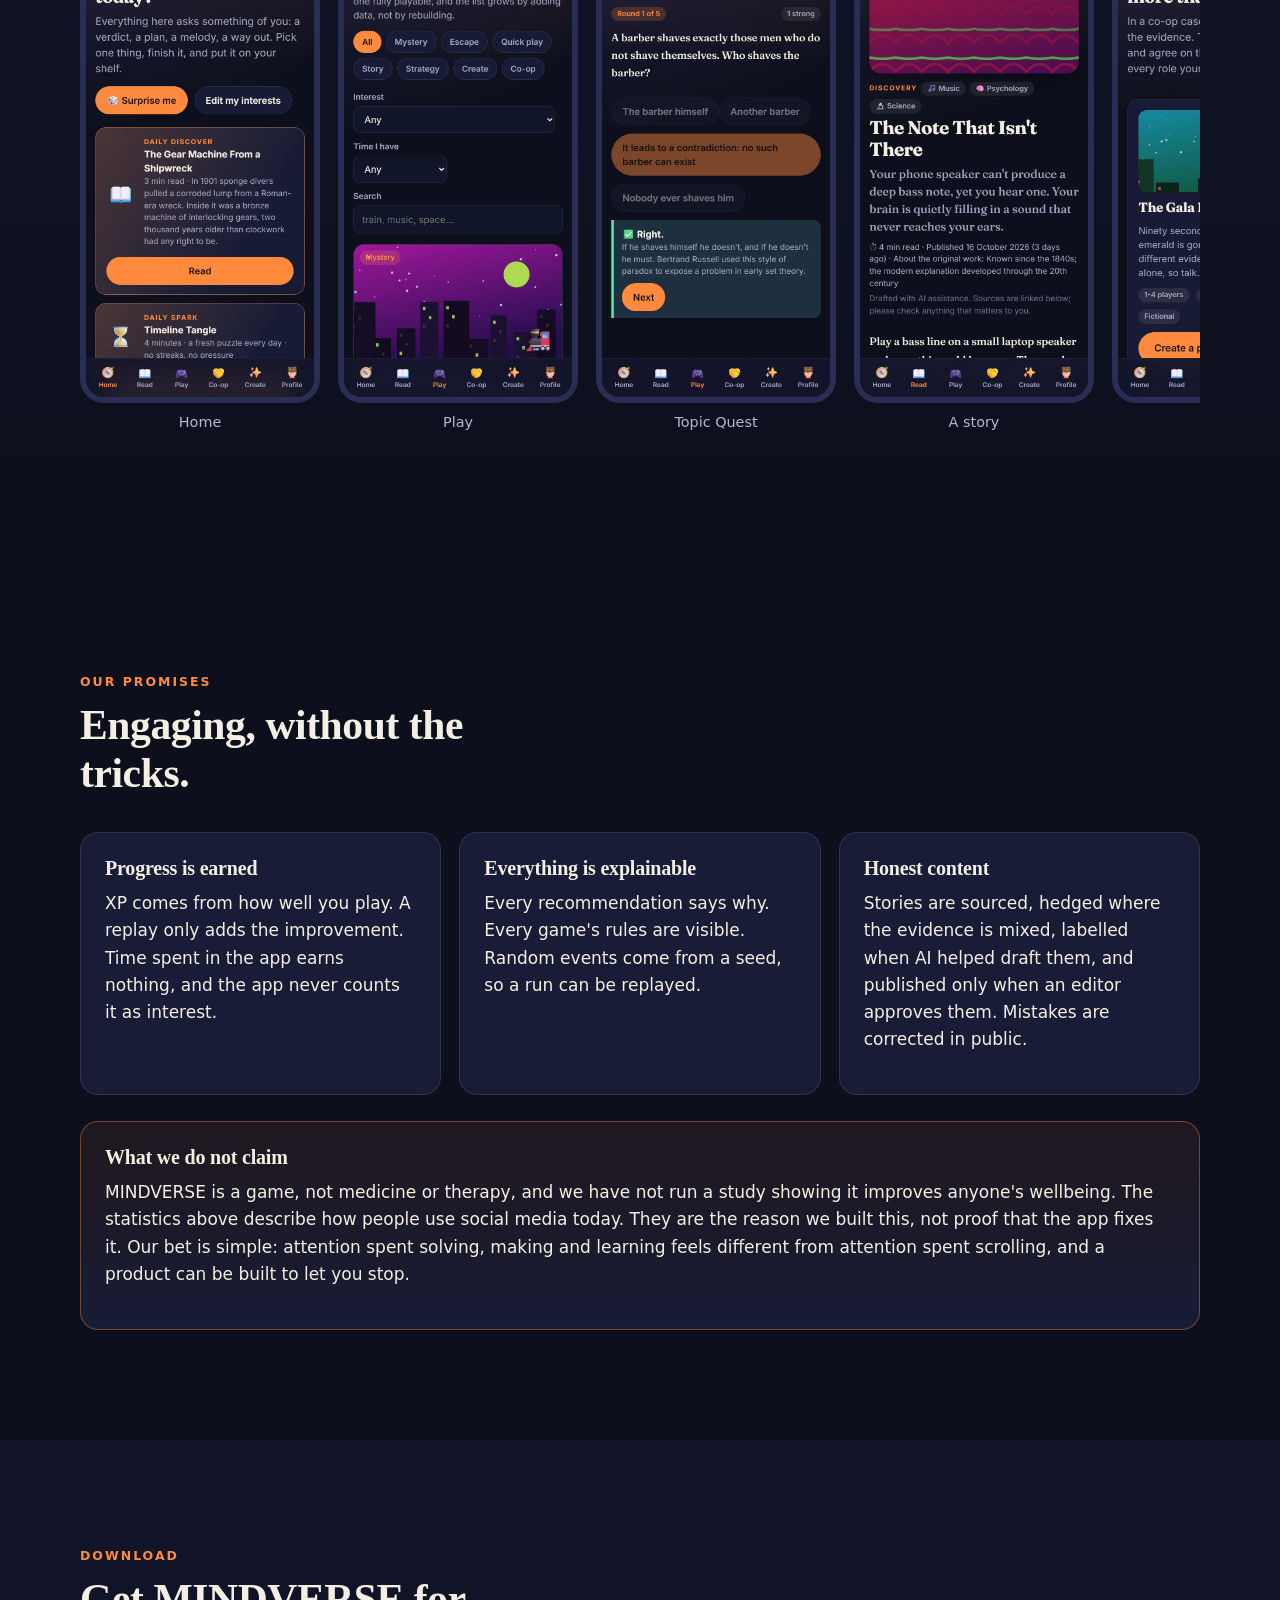
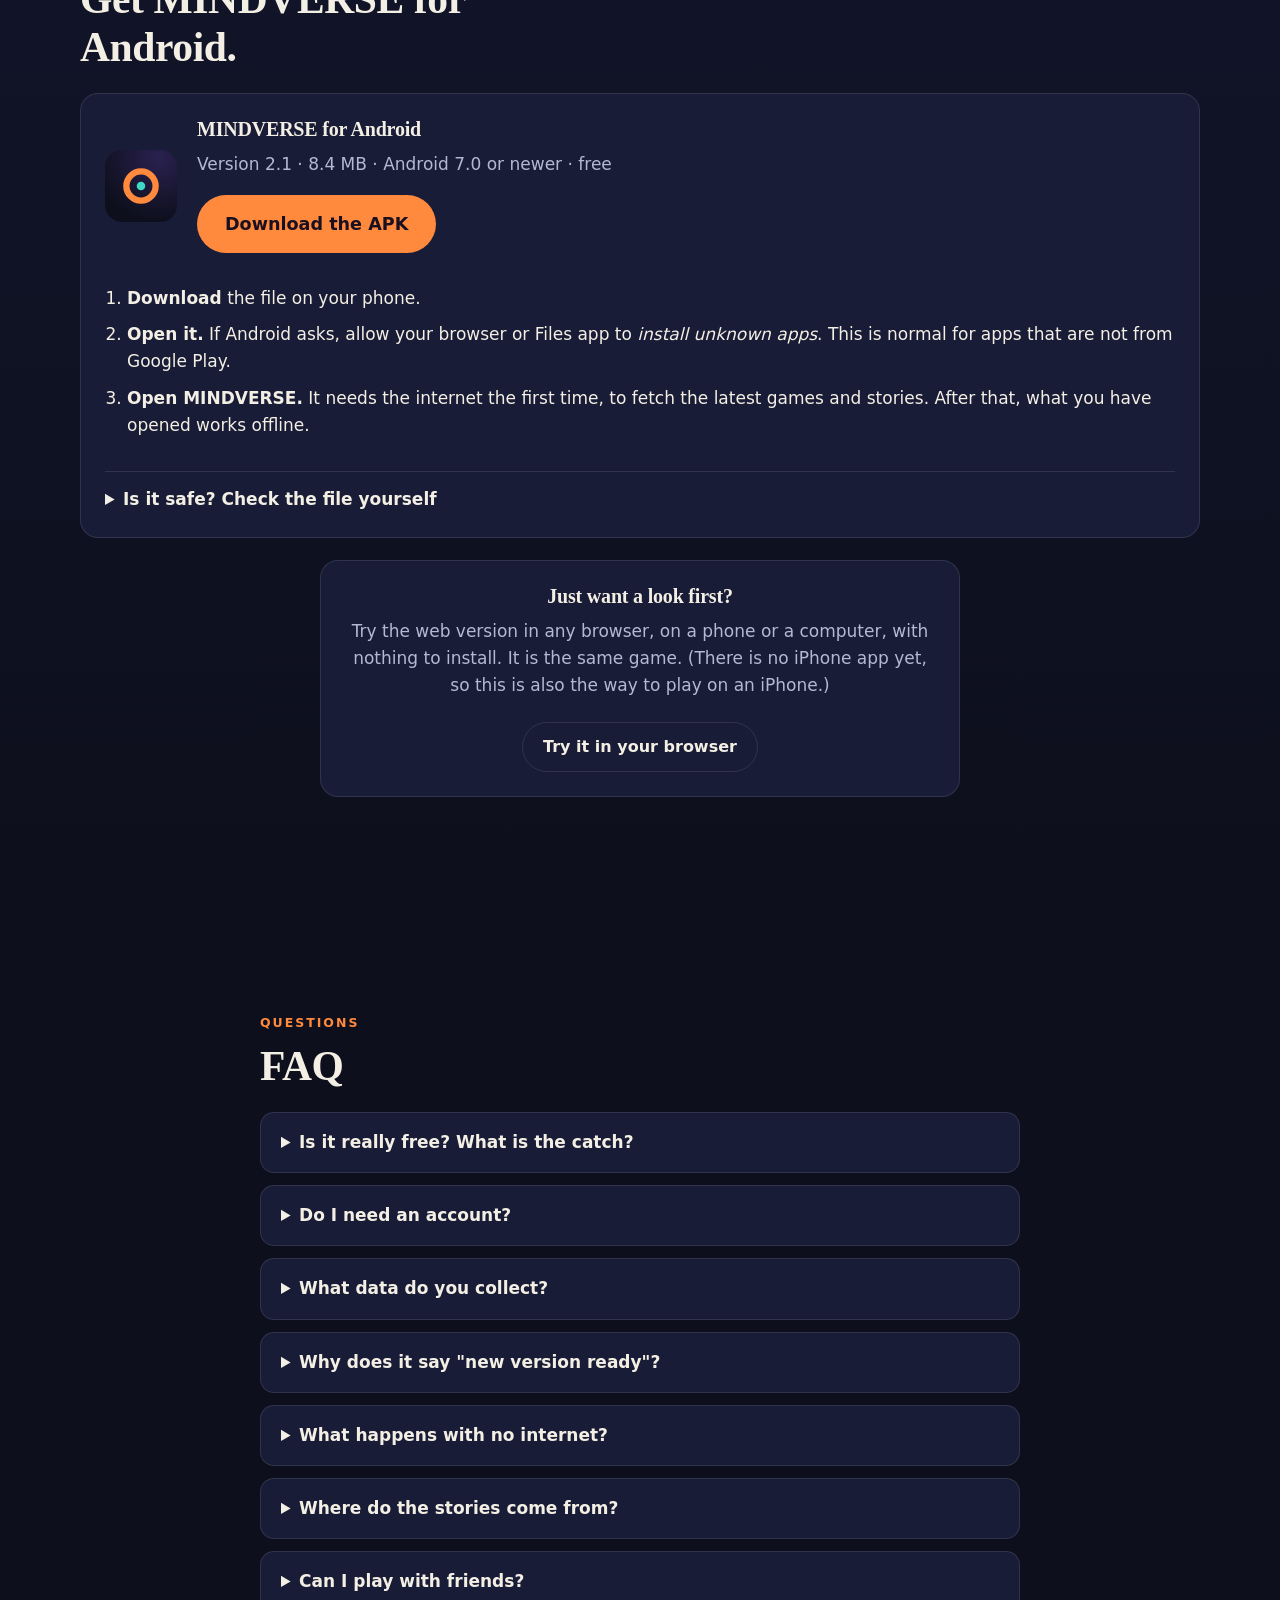
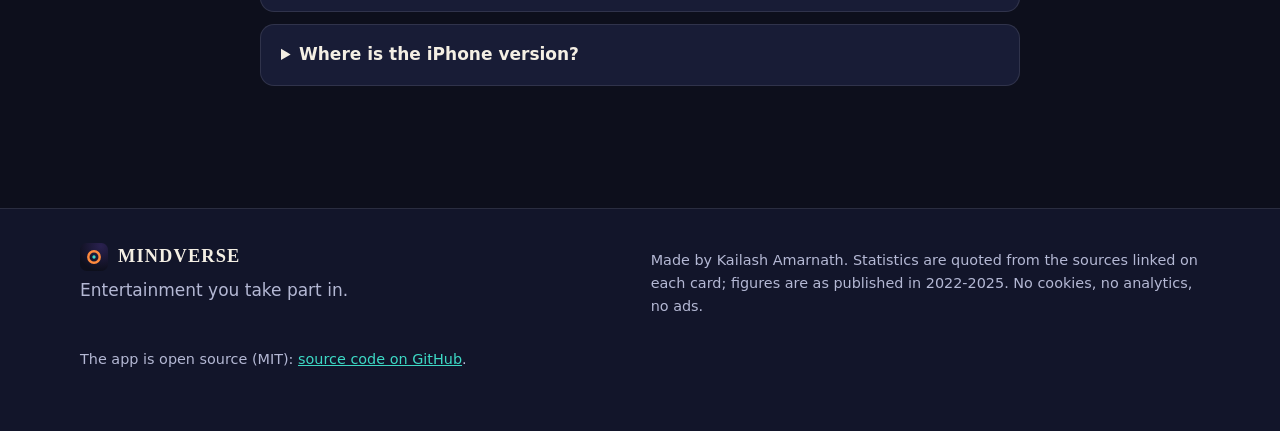
==== commit efe7f8bb: "Update README, link to open-source app" ====
--- a/index.html
+++ b/index.html
@@ -301,6 +301,7 @@
   <div class="wrap foot-in">
     <div><a class="brand" href="#top"><img src="assets/logo.svg" width="28" height="28" alt="" /><span>MINDVERSE</span></a><p class="muted">Entertainment you take part in.</p></div>
     <p class="muted small">Made by Kailash Amarnath. Statistics are quoted from the sources linked on each card; figures are as published in 2022-2025. No cookies, no analytics, no ads.</p>
+    <p class="muted small">The app is open source (MIT): <a href="https://github.com/Kailu687/mindverse-app" rel="noopener">source code on GitHub</a>.</p>
   </div>
 </footer>
 
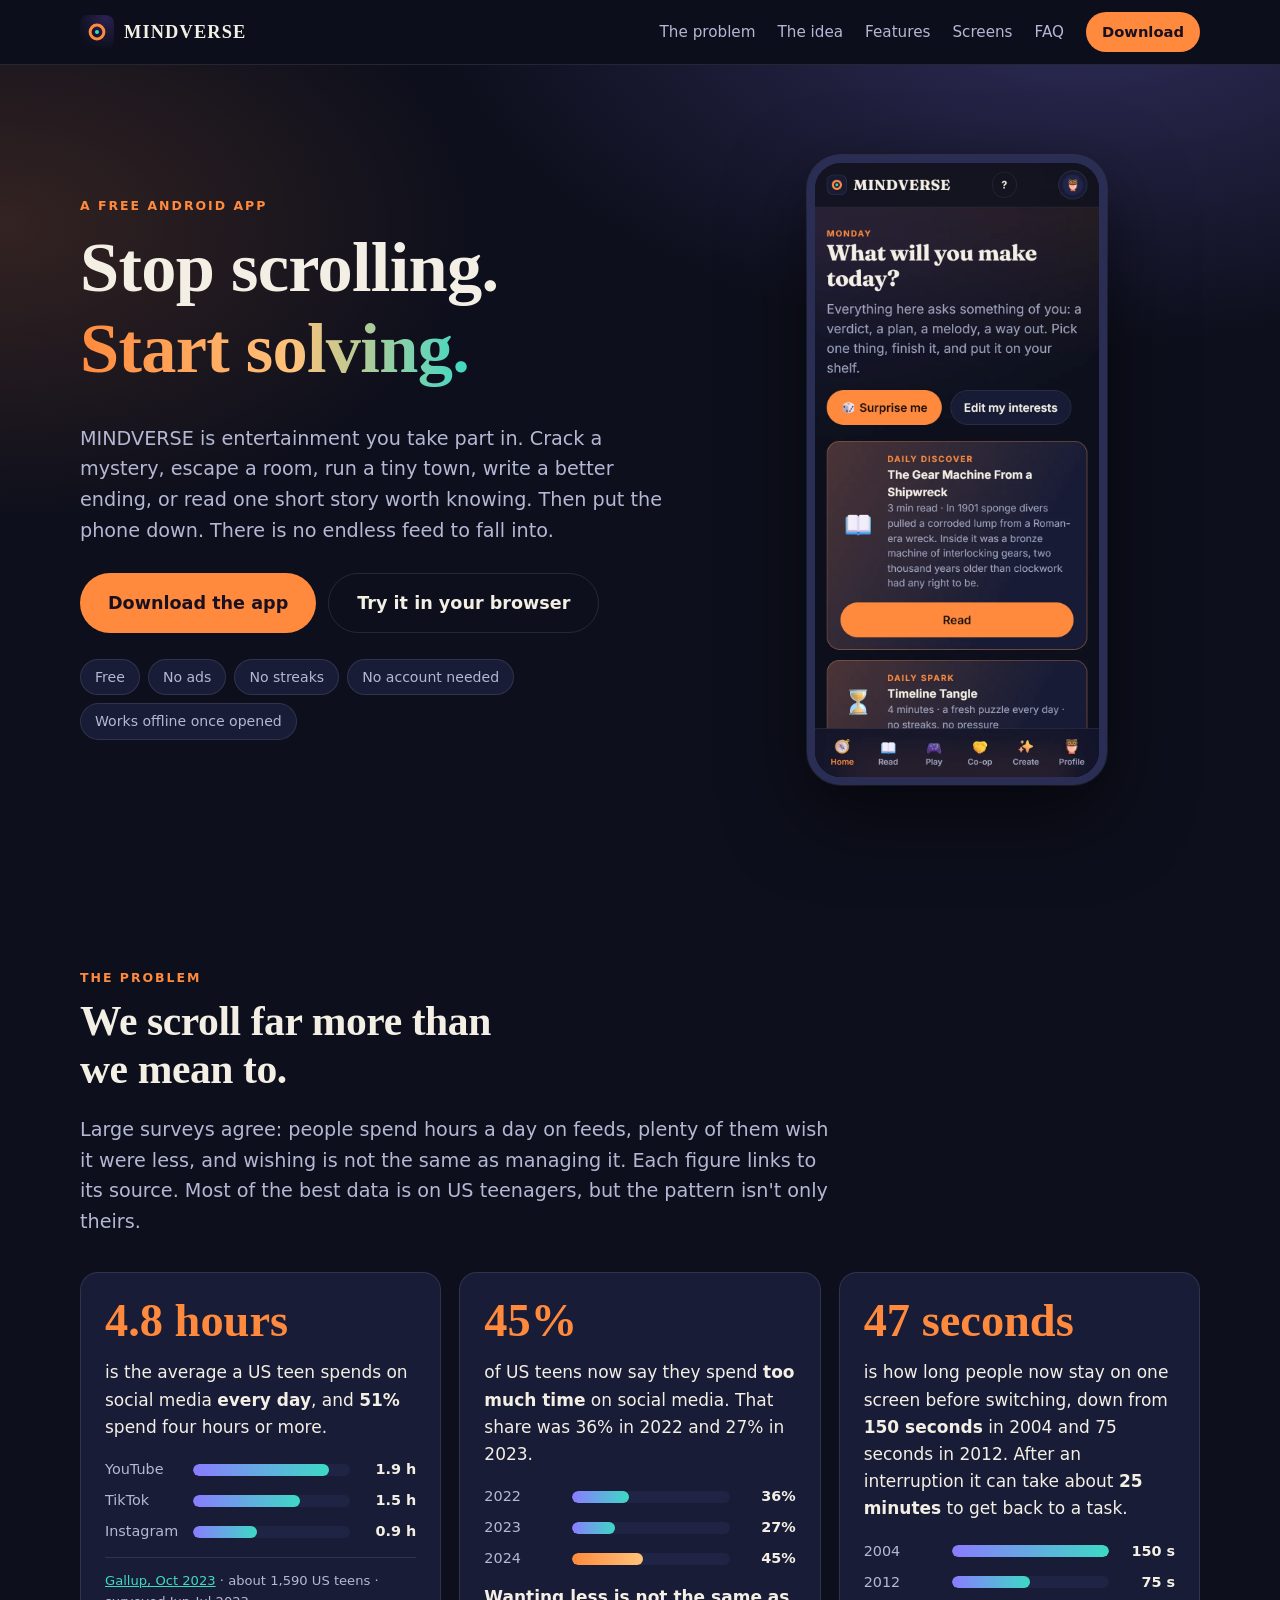
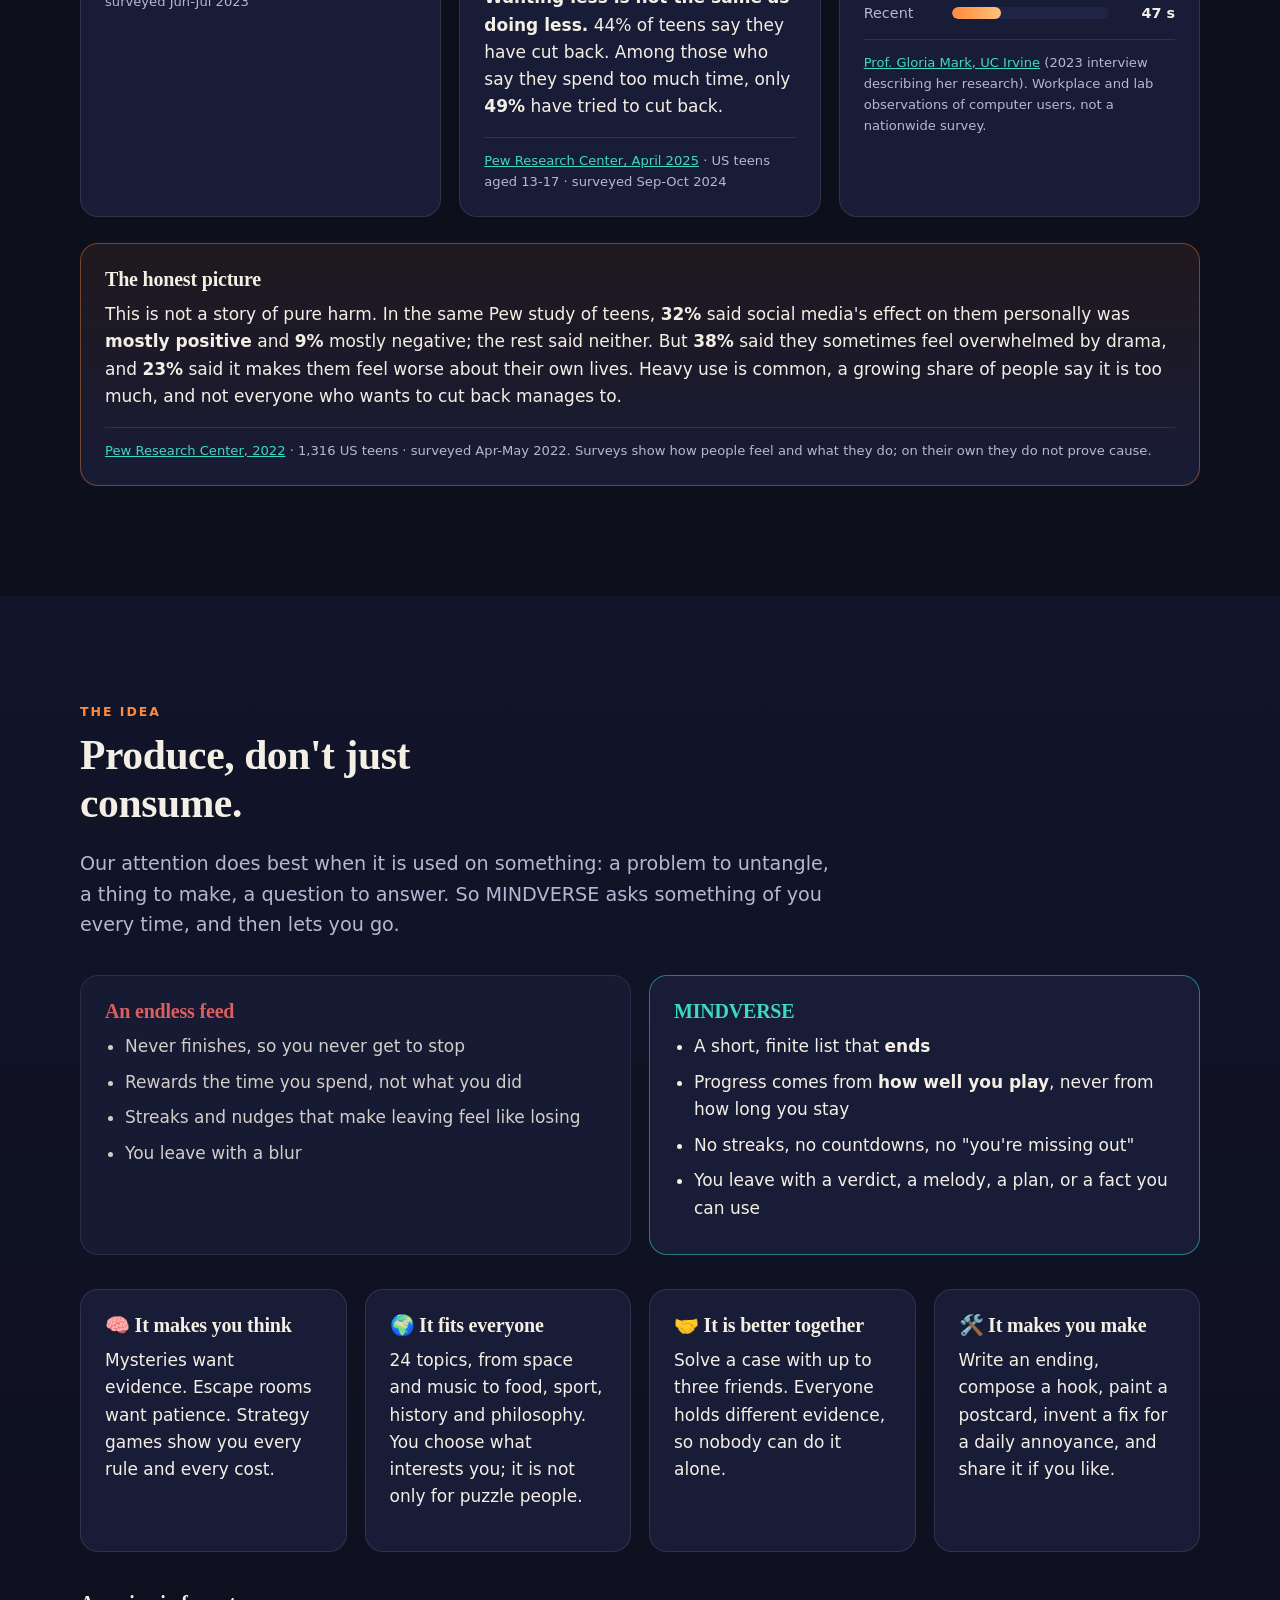
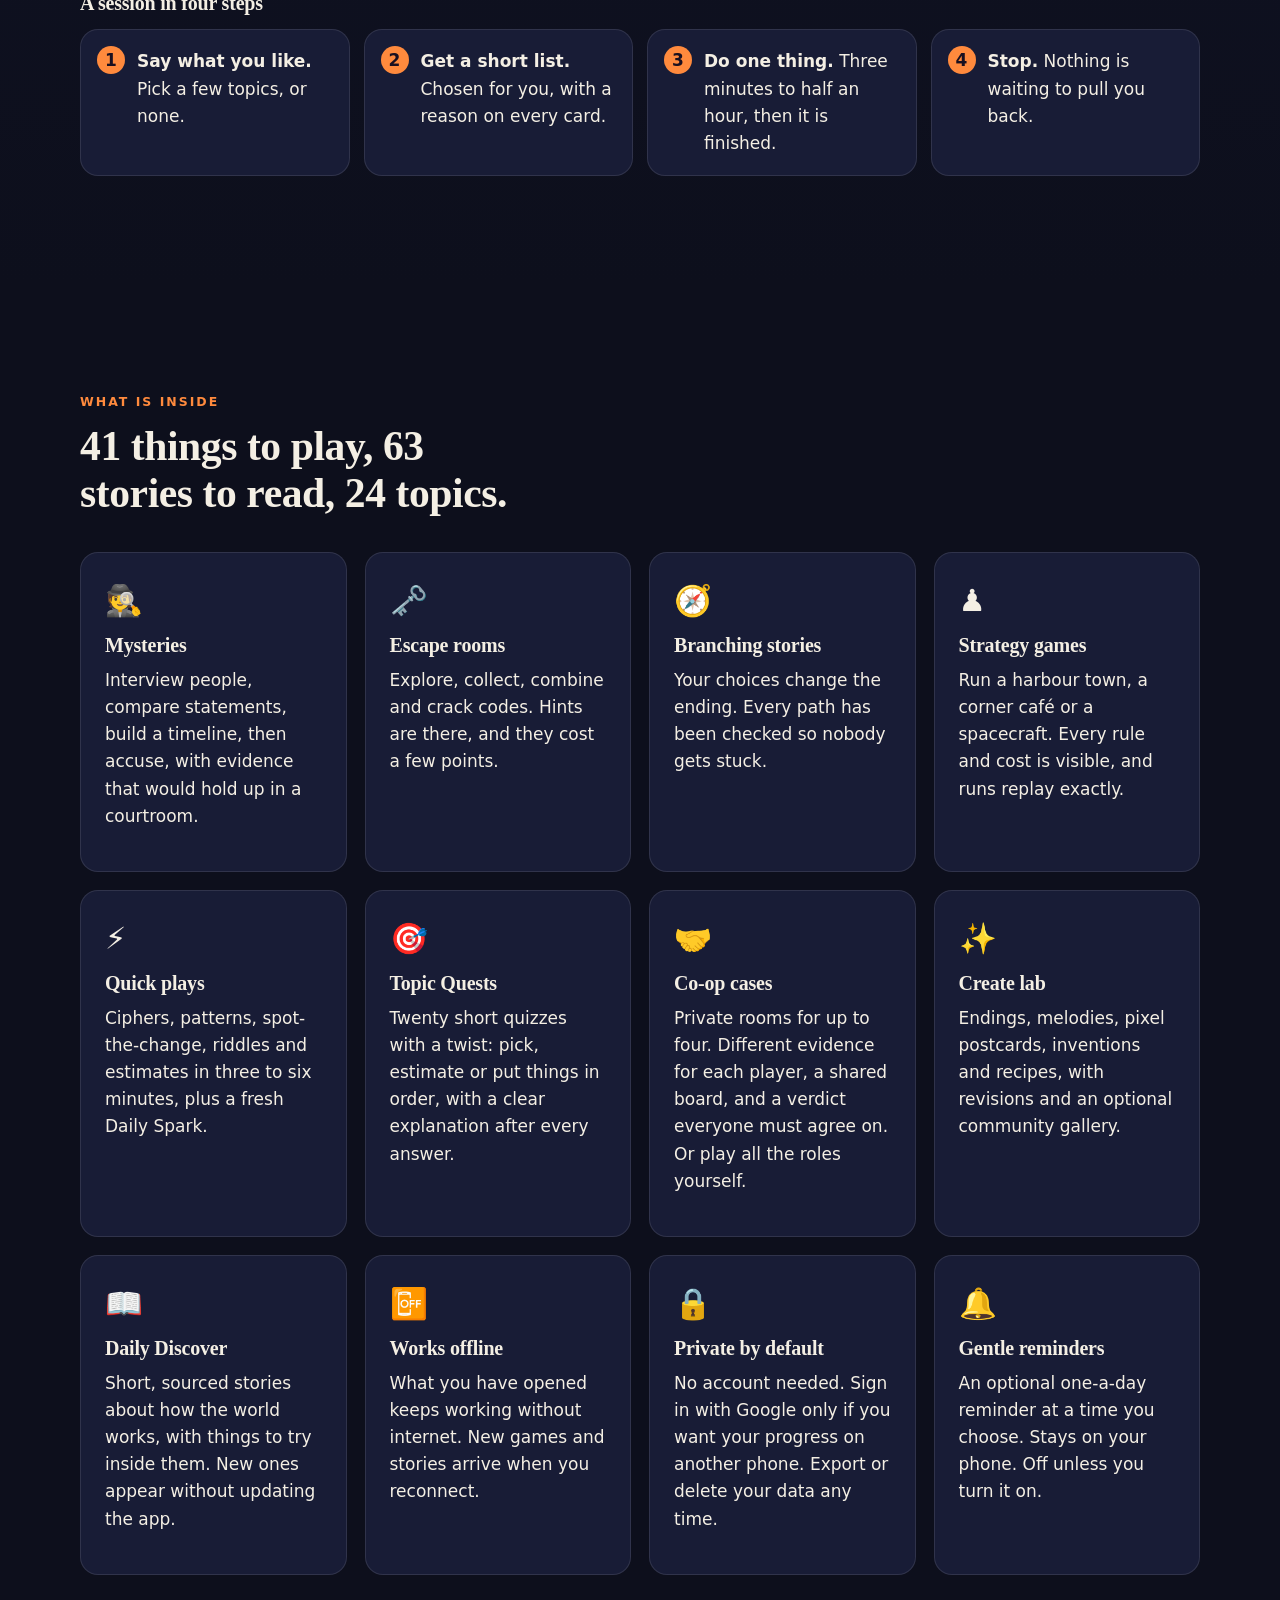
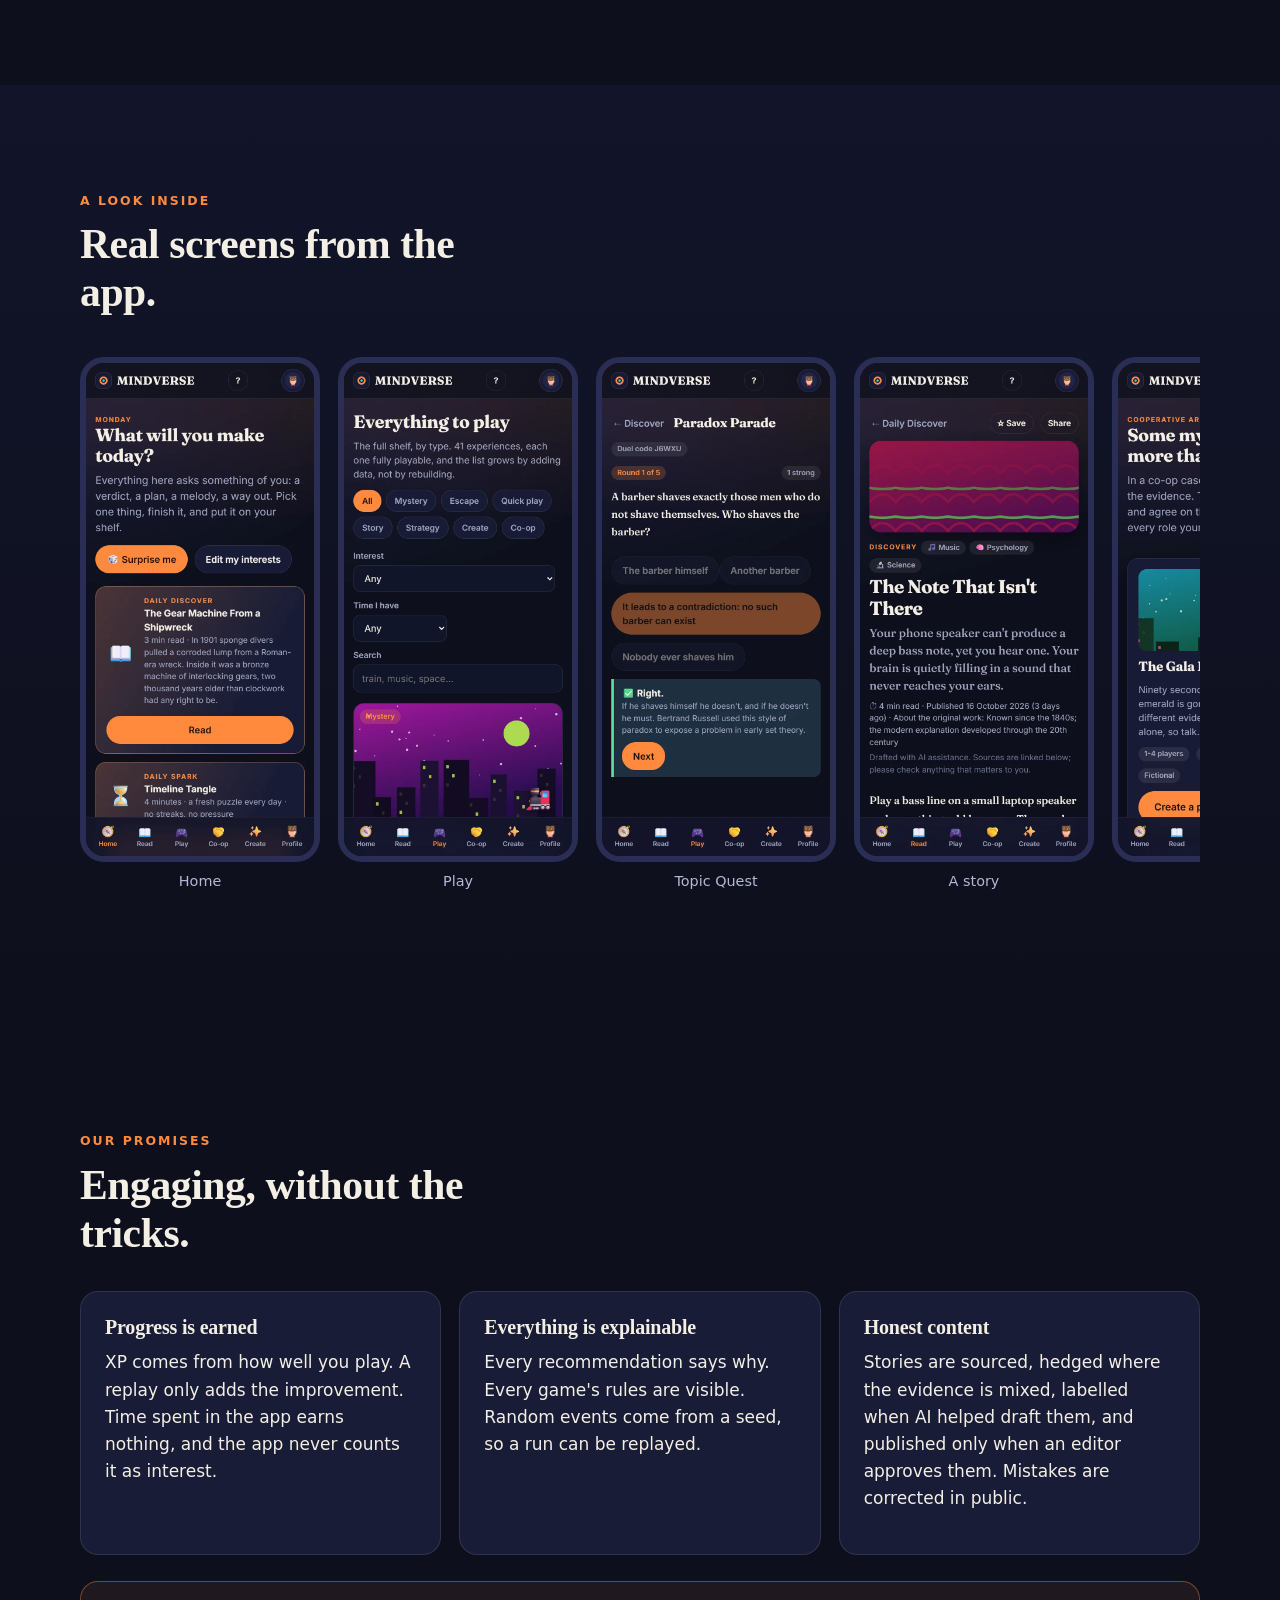
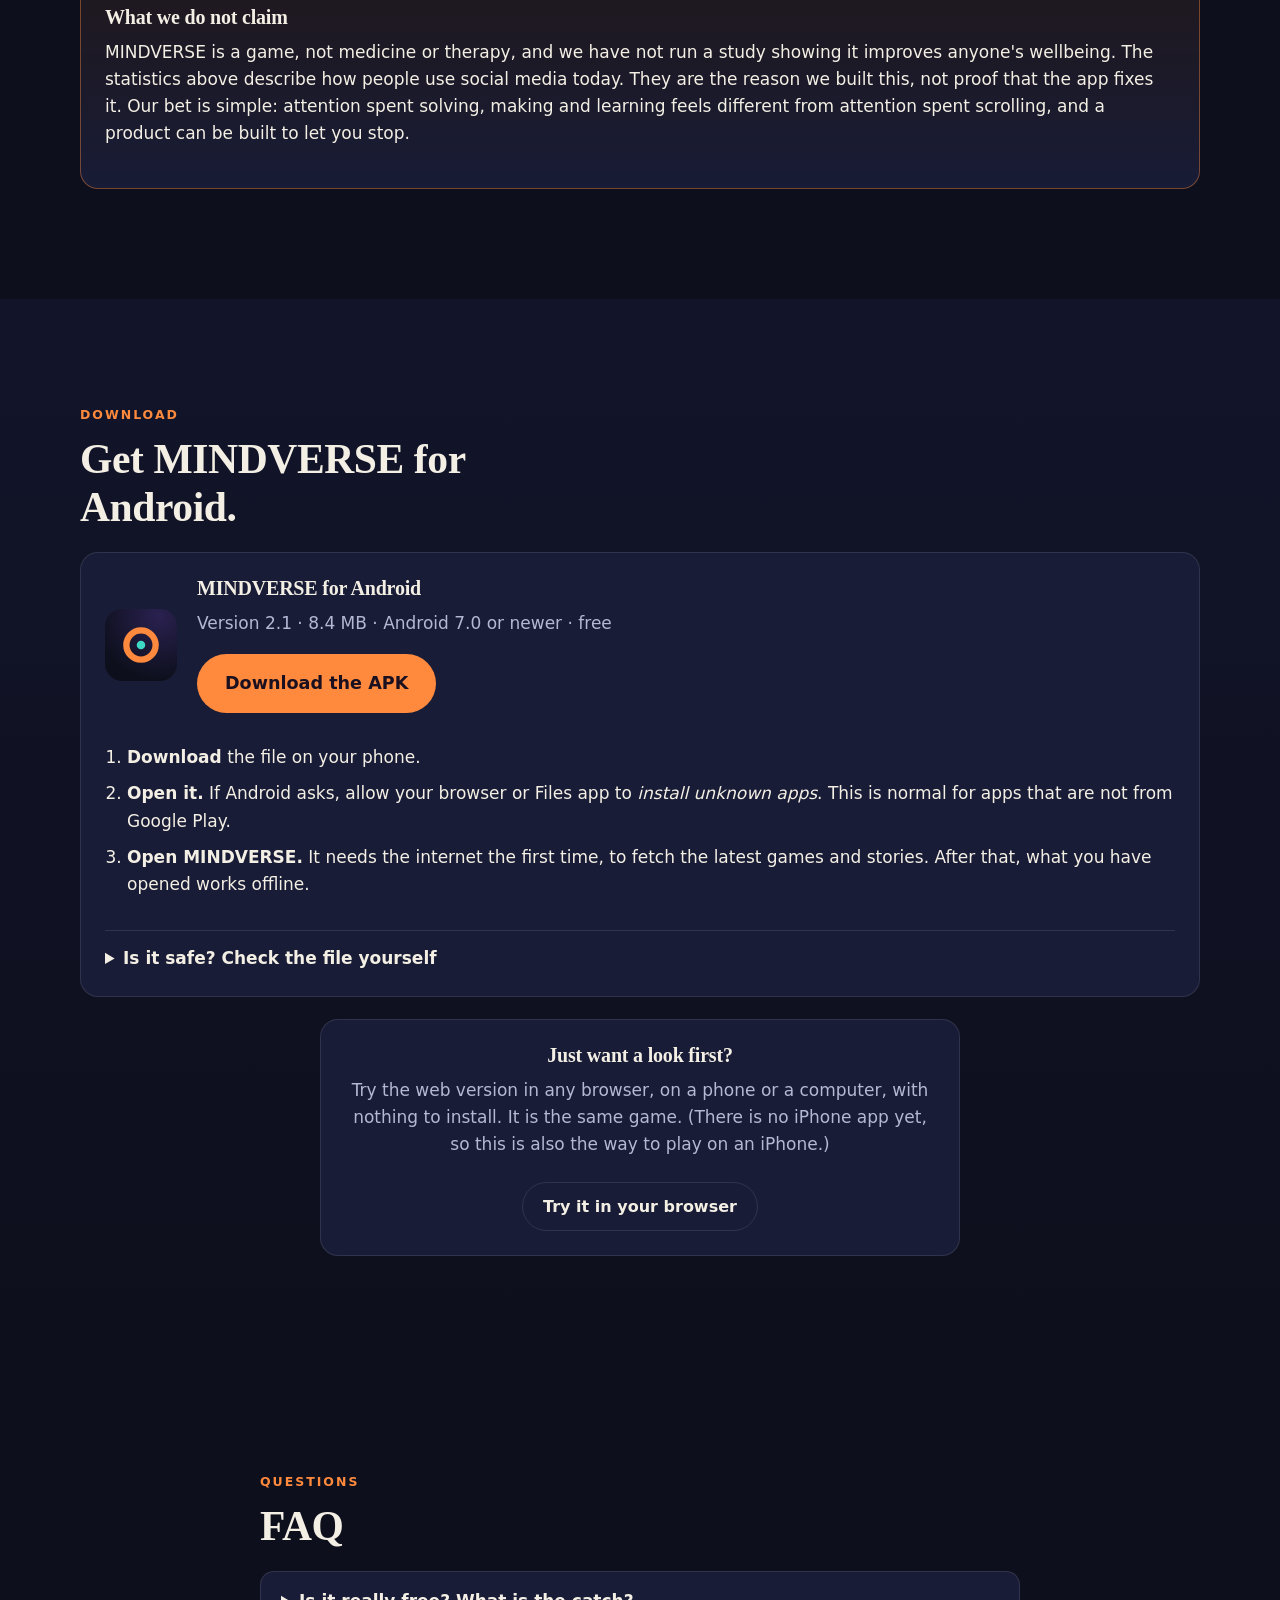
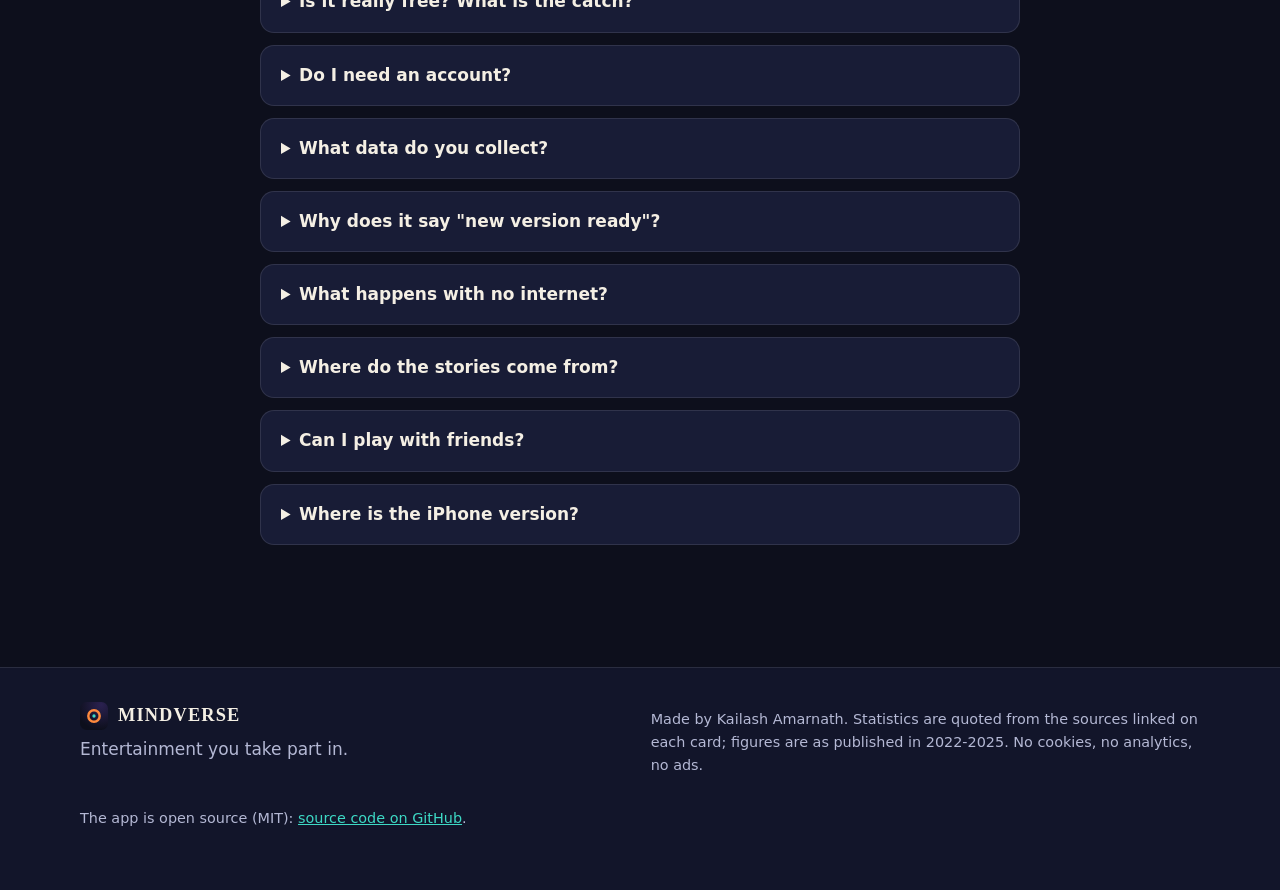
==== commit c27ea05d: "Shorter problem section: three key stats" ====
--- a/index.html
+++ b/index.html
@@ -61,16 +61,10 @@
 <section id="problem" class="section">
   <div class="wrap">
     <p class="eyebrow">The problem</p>
-    <h2>Most of our screen time is consumption, and many of us want less of it.</h2>
-    <p class="lead narrow">The numbers below come from large, published surveys. Every figure links to its source, and each card says exactly who was measured. Most of the best data is about US teenagers, because that is where the best surveys are, but the pattern is not only theirs.</p>
+    <h2>We scroll far more than we mean to.</h2>
+    <p class="lead narrow">Large surveys agree: people spend hours a day on feeds, plenty of them wish it were less, and wishing is not the same as managing it. Each figure links to its source. Most of the best data is on US teenagers, but the pattern isn't only theirs.</p>
 
     <div class="grid stats">
-      <article class="card stat" data-reveal>
-        <p class="big">Nearly half</p>
-        <p>of US teens say they are online <b>almost constantly</b>, up from <b>24%</b> a decade ago.</p>
-        <p class="src"><a href="https://www.pewresearch.org/internet/2024/12/12/teens-social-media-and-technology-2024/" rel="noopener">Pew Research Center, 2024</a> · 1,391 US teens aged 13-17 · surveyed Sep-Oct 2024</p>
-      </article>
-
       <article class="card stat" data-reveal>
         <p class="big">4.8 hours</p>
         <p>is the average a US teen spends on social media <b>every day</b>, and <b>51%</b> spend four hours or more.</p>
@@ -82,7 +76,7 @@
         <p class="src"><a href="https://news.gallup.com/poll/512576/teens-spend-average-hours-social-media-per-day.aspx" rel="noopener">Gallup, Oct 2023</a> · about 1,590 US teens · surveyed Jun-Jul 2023</p>
       </article>
 
-      <article class="card stat wide" data-reveal>
+      <article class="card stat" data-reveal>
         <p class="big">45%</p>
         <p>of US teens now say they spend <b>too much time</b> on social media. That share was 36% in 2022 and 27% in 2023.</p>
         <div class="bars" role="img" aria-label="Share of US teens saying they spend too much time on social media: 2022 36 percent, 2023 27 percent, 2024 45 percent">
@@ -92,12 +86,6 @@
         </div>
         <p><b>Wanting less is not the same as doing less.</b> 44% of teens say they have cut back. Among those who say they spend too much time, only <b>49%</b> have tried to cut back.</p>
         <p class="src"><a href="https://www.pewresearch.org/internet/2025/04/22/teens-social-media-and-mental-health/" rel="noopener">Pew Research Center, April 2025</a> · US teens aged 13-17 · surveyed Sep-Oct 2024</p>
-      </article>
-
-      <article class="card stat" data-reveal>
-        <p class="big">31%</p>
-        <p>of the time people spend on social media reflects <b>self-control problems</b>, by one economists' estimate of young adults, cited by Gallup.</p>
-        <p class="src"><a href="https://news.gallup.com/poll/512576/teens-spend-average-hours-social-media-per-day.aspx" rel="noopener">Gallup, 2023</a>, citing a 2022 <i>American Economic Review</i> study. An estimate from a model, not a survey count.</p>
       </article>
 
       <article class="card stat" data-reveal>
@@ -109,28 +97,6 @@
           <div class="bar-row"><span>Recent</span><div class="track hot"><i style="--p:31.3"></i></div><b>47 s</b></div>
         </div>
         <p class="src"><a href="https://news.uci.edu/2023/05/05/uci-podcast-if-you-cant-pay-attention-youre-not-alone/" rel="noopener">Prof. Gloria Mark, UC Irvine</a> (2023 interview describing her research). Workplace and lab observations of computer users, not a nationwide survey.</p>
-      </article>
-
-      <article class="card stat" data-reveal>
-        <p class="big">7% → 11%</p>
-        <p>of young people aged 11, 13 and 15 show signs of <b>problematic social media use</b> (struggling to control it and suffering for it), up between 2018 and 2022.</p>
-        <div class="bars" role="img" aria-label="Problematic social media use among adolescents: 2018 7 percent, 2022 11 percent">
-          <div class="bar-row"><span>2018</span><div class="track"><i style="--p:7"></i></div><b>7%</b></div>
-          <div class="bar-row"><span>2022</span><div class="track hot"><i style="--p:11"></i></div><b>11%</b></div>
-        </div>
-        <p class="src"><a href="https://www.who.int/europe/news/item/25-09-2024-teens--screens-and-mental-health" rel="noopener">WHO Europe, HBSC study, 2024</a> · about 280,000 young people · 44 countries and regions in Europe, central Asia and Canada</p>
-      </article>
-
-      <article class="card stat" data-reveal>
-        <p class="big">45% · 40%</p>
-        <p>of US teens say social media hurts their <b>sleep</b> (45%) and their <b>productivity</b> (40%).</p>
-        <p class="src"><a href="https://www.pewresearch.org/internet/2025/04/22/teens-social-media-and-mental-health/" rel="noopener">Pew Research Center, April 2025</a> · US teens aged 13-17</p>
-      </article>
-
-      <article class="card stat" data-reveal>
-        <p class="big">5.24 billion</p>
-        <p>social media user identities worldwide (63.9% of the world's population). The average adult internet user is online <b>6 h 38 min</b> a day, about <b>2 h 21 min</b> of it on social media.</p>
-        <p class="src"><a href="https://datareportal.com/reports/digital-2025-global-overview-report" rel="noopener">DataReportal, Digital 2025</a> (Kepios, with GWI data). "User identities" can include people with several accounts.</p>
       </article>
     </div>
 
